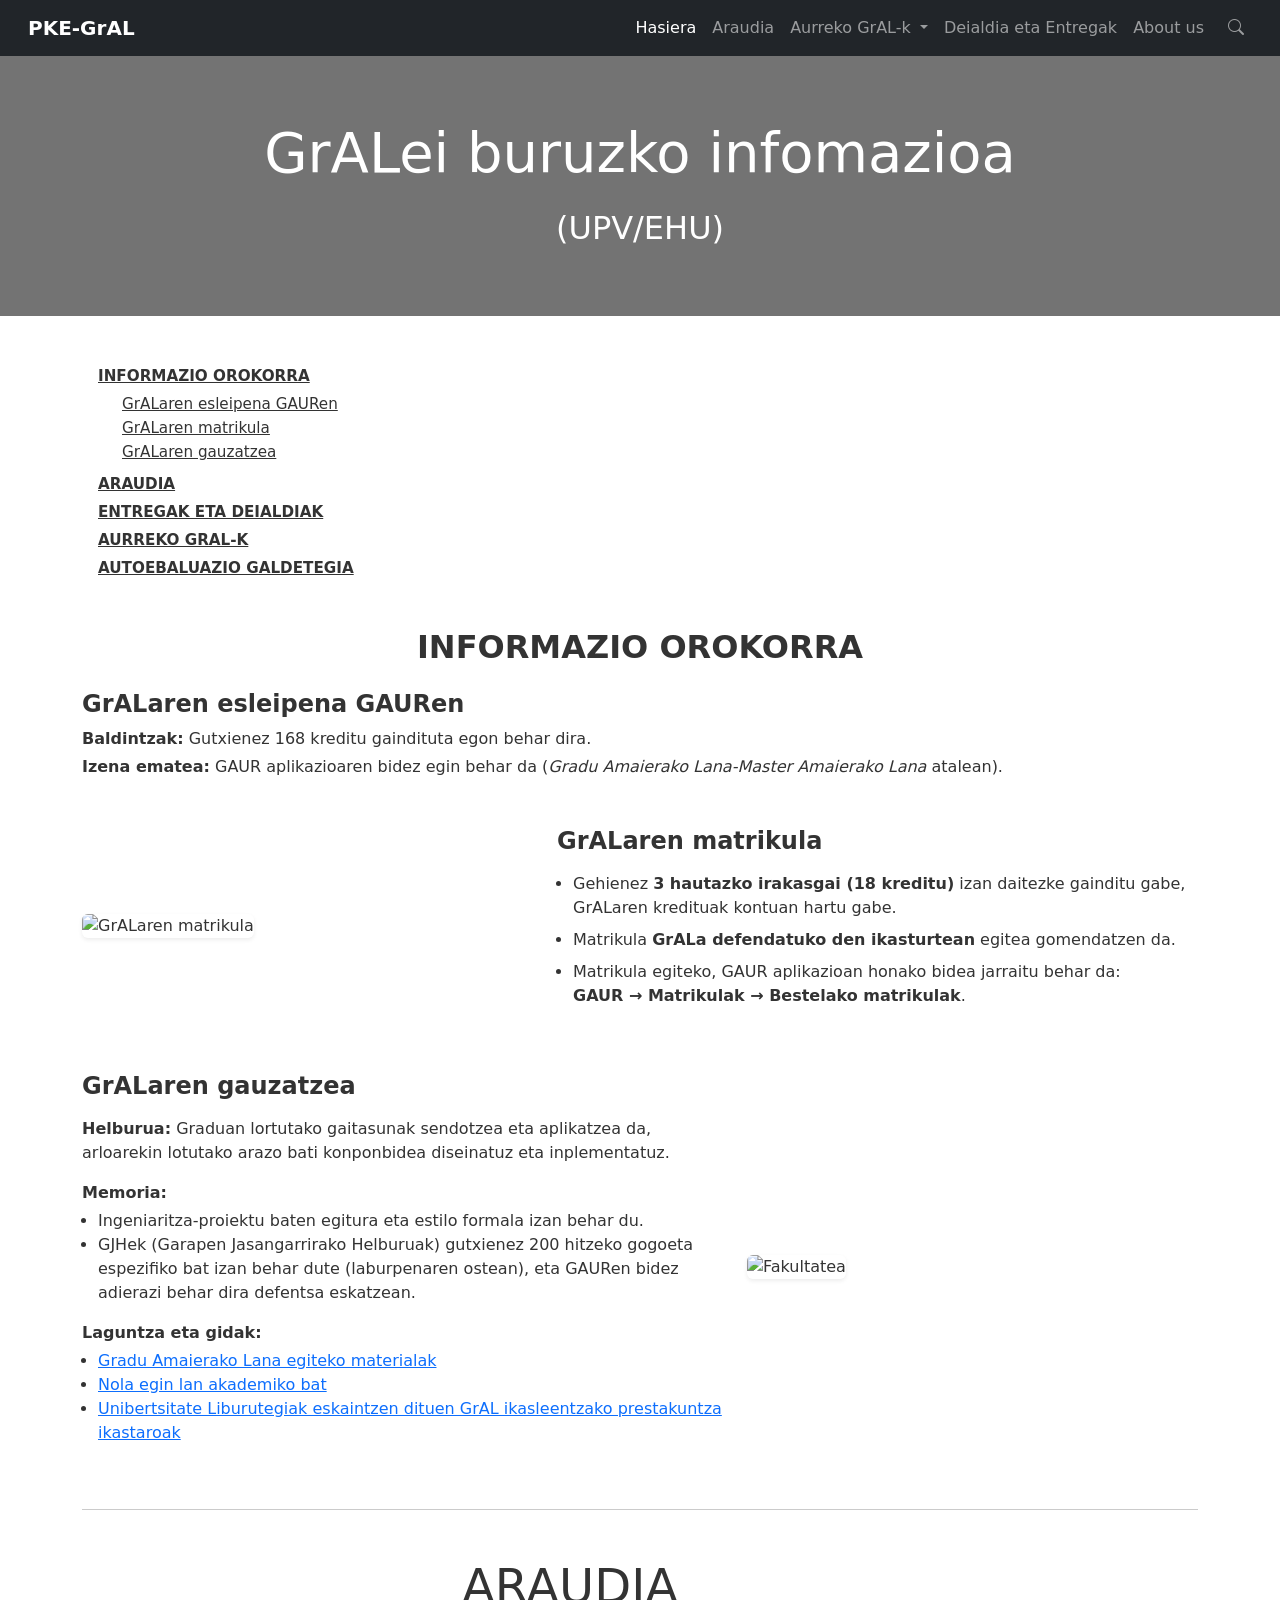
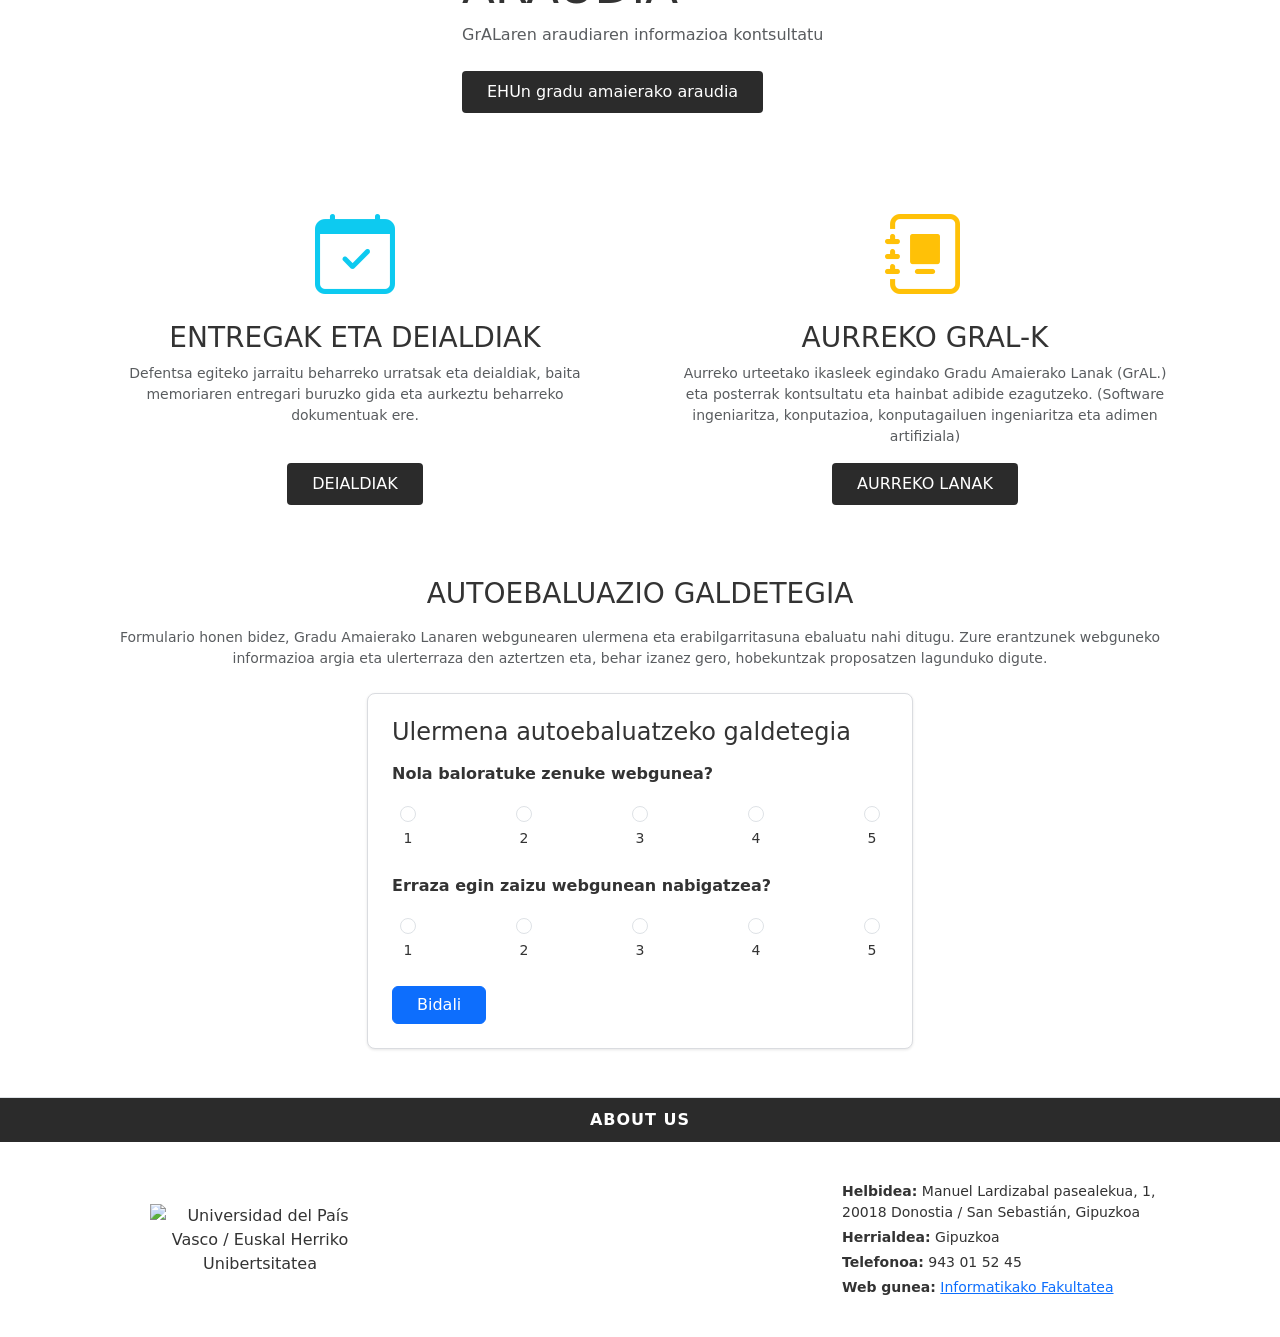
==== index.html @ c1a6659e "indEx" ====
<!DOCTYPE html>
<html lang="eu">
<head>
    <meta charset="UTF-8">
    <meta name="viewport" content="width=device-width, initial-scale=1.0">
    <title>PKE-GrAL - Hasiera</title>

    <!-- Bootstrap 5 CSS -->
    <link href="https://cdn.jsdelivr.net/npm/bootstrap@5.3.2/dist/css/bootstrap.min.css" rel="stylesheet">
    <!-- Bootstrap Icons -->
    <link rel="stylesheet" href="https://cdn.jsdelivr.net/npm/bootstrap-icons@1.11.1/font/bootstrap-icons.css">

    <style>
        body {
            font-family: system-ui, -apple-system, BlinkMacSystemFont, "Segoe UI", Roboto, sans-serif;
            background-color: #ffffff;
            color: #333333;
        }

        /* Banner Hero Superior */
        .hero-banner {
            position: relative;
            background: linear-gradient(rgba(0, 0, 0, 0.55), rgba(0, 0, 0, 0.55)), 
                        url('https://images.unsplash.com/photo-1562774053-701939374585?auto=format&fit=crop&w=1200&q=80') center/cover no-repeat;
            min-height: 260px;
            display: flex;
            align-items: center;
            justify-content: center;
            color: white;
            text-align: center;
        }

        /* Enlaces del índice interno */
        .quick-nav-list a {
            color: #333;
            text-decoration: underline;
            font-size: 0.95rem;
        }
        .quick-nav-list a:hover {
            color: #0d6efd;
        }

        /* Botones oscuros del Google Site */
        .btn-site-dark {
            background-color: #2b2b2b;
            color: #ffffff;
            font-weight: 500;
            border-radius: 4px;
            padding: 8px 24px;
        }
        .btn-site-dark:hover {
            background-color: #404040;
            color: #ffffff;
        }

        /* Secciones del formulario */
        .form-card {
            background-color: #ffffff;
            border: 1px solid #dadce0;
            border-radius: 8px;
            box-shadow: 0 1px 3px rgba(0,0,0,0.1);
        }

        /* Pie de página (Footer) */
        .footer-header {
            background-color: #2b2b2b;
            color: white;
            padding: 10px;
            font-weight: bold;
            text-align: center;
            letter-spacing: 1px;
        }
    </style>
</head>
<body>

    <!-- ========================================== -->
    <!-- BARRA DE NAVEGACIÓN SUPERIOR (NAVBAR)      -->
    <!-- ========================================== -->
    <nav class="navbar navbar-expand-lg navbar-dark bg-dark sticky-top px-3">
        <div class="container-fluid">
            <a class="navbar-brand fw-bold me-4" href="#">PKE-GrAL</a>
            <button class="navbar-toggler" type="button" data-bs-toggle="collapse" data-bs-target="#navbarContent">
                <span class="navbar-toggler-icon"></span>
            </button>
            <div class="collapse navbar-collapse" id="navbarContent">
                <ul class="navbar-nav ms-auto mb-2 mb-lg-0 align-items-center">
                    <li class="nav-item">
                        <a class="nav-link active" href="#">Hasiera</a>
                    </li>
                    <li class="nav-item">
                        <a class="nav-link" href="#">Araudia</a>
                    </li>
                    <li class="nav-item dropdown">
                        <a class="nav-link dropdown-toggle" href="#" role="button" data-bs-toggle="dropdown">
                            Aurreko GrAL-k
                        </a>
                        <ul class="dropdown-menu">
                            <li><a class="dropdown-item" href="#">Gradu Amaierako Lanak</a></li>
                            <li><a class="dropdown-item" href="#">Posterrak</a></li>
                        </ul>
                    </li>
                    <li class="nav-item">
                        <a class="nav-link" href="#">Deialdia eta Entregak</a>
                    </li>
                    <li class="nav-item">
                        <a class="nav-link" href="#">About us</a>
                    </li>
                    <li class="nav-item ms-lg-2">
                        <a class="nav-link" href="#"><i class="bi bi-search"></i></a>
                    </li>
                </ul>
            </div>
        </div>
    </nav>

    <!-- ========================================== -->
    <!-- BANNER HERO CON IMAGEN Y TÍTULO            -->
    <!-- ========================================== -->
    <header class="hero-banner">
        <div class="container py-4">
            <h1 class="display-4 fw-normal mb-0">GrALei buruzko infomazioa<br><small class="fs-2">(UPV/EHU)</small></h1>
        </div>
    </header>

    <main class="container my-5">

        <!-- ÍNDICE DE ENLACES INTERNOS -->
        <section class="mb-5 ms-md-3 quick-nav-list">
            <ul class="list-unstyled">
                <li class="mb-1"><a href="#orokorra" class="fw-bold text-uppercase">INFORMAZIO OROKORRA</a></li>
                <ul class="list-unstyled ms-4 mb-2">
                    <li><a href="#esleipena">GrALaren esleipena GAURen</a></li>
                    <li><a href="#matrikula">GrALaren matrikula</a></li>
                    <li><a href="#gauzatzea">GrALaren gauzatzea</a></li>
                </ul>
                <li class="mb-1"><a href="#araudia" class="fw-bold text-uppercase">ARAUDIA</a></li>
                <li class="mb-1"><a href="#entregak" class="fw-bold text-uppercase">ENTREGAK ETA DEIALDIAK</a></li>
                <li class="mb-1"><a href="#aurrekoak" class="fw-bold text-uppercase">AURREKO GRAL-K</a></li>
                <li class="mb-1"><a href="#galdetegia" class="fw-bold text-uppercase">AUTOEBALUAZIO GALDETEGIA</a></li>
            </ul>
        </section>

        <!-- SECCIÓN: INFORMAZIO OROKORRA -->
        <section id="orokorra" class="mb-5">
            <h2 class="text-center fw-bold mb-4 text-uppercase">INFORMAZIO OROKORRA</h2>
            
            <div id="esleipena" class="mb-4">
                <h4 class="fw-bold">GrALaren esleipena GAURen</h4>
                <p class="mb-1"><strong>Baldintzak:</strong> Gutxienez 168 kreditu gaindituta egon behar dira.</p>
                <p class="mb-1"><strong>Izena ematea:</strong> GAUR aplikazioaren bidez egin behar da (<em>Gradu Amaierako Lana-Master Amaierako Lana</em> atalean).</p>
            </div>

            <!-- BLOQUE: MATRIKULA (IMAGEN + TEXTO) -->
            <div id="matrikula" class="row align-items-center my-4 g-4">
                <div class="col-md-5">
                    <img src="https://images.unsplash.com/photo-1522202176988-66273c2fd55f?auto=format&fit=crop&w=600&q=80" class="img-fluid rounded shadow-sm" alt="GrALaren matrikula">
                </div>
                <div class="col-md-7">
                    <h4 class="fw-bold mb-3">GrALaren matrikula</h4>
                    <ul class="ps-3">
                        <li class="mb-2">Gehienez <strong>3 hautazko irakasgai (18 kreditu)</strong> izan daitezke gainditu gabe, GrALaren kredituak kontuan hartu gabe.</li>
                        <li class="mb-2">Matrikula <strong>GrALa defendatuko den ikasturtean</strong> egitea gomendatzen da.</li>
                        <li class="mb-2">Matrikula egiteko, GAUR aplikazioan honako bidea jarraitu behar da:<br><strong>GAUR &rarr; Matrikulak &rarr; Bestelako matrikulak</strong>.</li>
                    </ul>
                </div>
            </div>

            <!-- BLOQUE: GAUZATZEA (TEXTO + IMAGEN) -->
            <div id="gauzatzea" class="row align-items-center my-4 g-4">
                <div class="col-md-7 order-2 order-md-1">
                    <h4 class="fw-bold mb-3">GrALaren gauzatzea</h4>
                    <p><strong>Helburua:</strong> Graduan lortutako gaitasunak sendotzea eta aplikatzea da, arloarekin lotutako arazo bati konponbidea diseinatuz eta inplementatuz.</p>
                    <p class="fw-bold mb-1">Memoria:</p>
                    <ul class="ps-3 mb-3">
                        <li>Ingeniaritza-proiektu baten egitura eta estilo formala izan behar du.</li>
                        <li>GJHek (Garapen Jasangarrirako Helburuak) gutxienez 200 hitzeko gogoeta espezifiko bat izan behar dute (laburpenaren ostean), eta GAURen bidez adierazi behar dira defentsa eskatzean.</li>
                    </ul>
                    <p class="fw-bold mb-1">Laguntza eta gidak:</p>
                    <ul class="ps-3">
                        <li><a href="#">Gradu Amaierako Lana egiteko materialak</a></li>
                        <li><a href="#">Nola egin lan akademiko bat</a></li>
                        <li><a href="#">Unibertsitate Liburutegiak eskaintzen dituen GrAL ikasleentzako prestakuntza ikastaroak</a></li>
                    </ul>
                </div>
                <div class="col-md-5 order-1 order-md-2">
                    <img src="https://images.unsplash.com/photo-1541829070764-84a7d30dd3f3?auto=format&fit=crop&w=600&q=80" class="img-fluid rounded shadow-sm" alt="Fakultatea">
                </div>
            </div>
        </section>

        <hr class="my-5">

        <!-- SECCIÓN: ARAUDIA -->
        <section id="araudia" class="row align-items-center my-5 text-center text-md-start">
            <div class="col-md-4 text-center">
                <i class="bi bi-gavel text-secondary display-1"></i>
            </div>
            <div class="col-md-8">
                <h2 class="display-5 fw-light text-uppercase mb-2">ARAUDIA</h2>
                <p class="text-muted">GrALaren araudiaren informazioa kontsultatu</p>
                <a href="#" class="btn btn-site-dark mt-2">EHUn gradu amaierako araudia</a>
            </div>
        </section>

        <!-- SECCIÓN GRID: ENTREGAK ETA AURREKO GRAL-K -->
        <section class="row g-4 my-5">
            <!-- Entregak Card -->
            <div id="entregak" class="col-md-6">
                <div class="d-flex flex-column align-items-center text-center p-4 h-100 border-0">
                    <i class="bi bi-calendar-check text-info display-1 mb-3"></i>
                    <h3 class="fw-light text-uppercase">ENTREGAK ETA DEIALDIAK</h3>
                    <p class="text-muted small">Defentsa egiteko jarraitu beharreko urratsak eta deialdiak, baita memoriaren entregari buruzko gida eta aurkeztu beharreko dokumentuak ere.</p>
                    <a href="#" class="btn btn-site-dark mt-auto">DEIALDIAK</a>
                </div>
            </div>

            <!-- Aurreko GrAL-k Card -->
            <div id="aurrekoak" class="col-md-6">
                <div class="d-flex flex-column align-items-center text-center p-4 h-100 border-0">
                    <i class="bi bi-journal-album text-warning display-1 mb-3"></i>
                    <h3 class="fw-light text-uppercase">AURREKO GRAL-K</h3>
                    <p class="text-muted small">Aurreko urteetako ikasleek egindako Gradu Amaierako Lanak (GrAL.) eta posterrak kontsultatu eta hainbat adibide ezagutzeko. (Software ingeniaritza, konputazioa, konputagailuen ingeniaritza eta adimen artifiziala)</p>
                    <a href="#" class="btn btn-site-dark mt-auto">AURREKO LANAK</a>
                </div>
            </div>
        </section>

        <!-- SECCIÓN: AUTOEBALUAZIO GALDETEGIA -->
        <section id="galdetegia" class="my-5">
            <div class="text-center max-w-700 mx-auto mb-4">
                <h3 class="fw-light text-uppercase mb-3">AUTOEBALUAZIO GALDETEGIA</h3>
                <p class="text-muted small">Formulario honen bidez, Gradu Amaierako Lanaren webgunearen ulermena eta erabilgarritasuna ebaluatu nahi ditugu. Zure erantzunek webguneko informazioa argia eta ulerterraza den aztertzen eta, behar izanez gero, hobekuntzak proposatzen lagunduko digute.</p>
            </div>

            <!-- FORMULARIO ESTILO GOOGLE FORMS -->
            <div class="row justify-content-center">
                <div class="col-md-8 col-lg-6">
                    <div class="form-card p-4">
                        <h4 class="fw-normal mb-3">Ulermena autoebaluatzeko galdetegia</h4>
                        
                        <form>
                            <!-- Pregunta 1 -->
                            <div class="mb-4">
                                <label class="form-label fw-semibold">Nola baloratuke zenuke webgunea?</label>
                                <div class="d-flex justify-content-between px-2 mt-2">
                                    <div class="text-center">
                                        <input class="form-check-input d-block mx-auto mb-1" type="radio" name="q1" id="q1_1" value="1">
                                        <label class="form-check-label small" for="q1_1">1</label>
                                    </div>
                                    <div class="text-center">
                                        <input class="form-check-input d-block mx-auto mb-1" type="radio" name="q1" id="q1_2" value="2">
                                        <label class="form-check-label small" for="q1_2">2</label>
                                    </div>
                                    <div class="text-center">
                                        <input class="form-check-input d-block mx-auto mb-1" type="radio" name="q1" id="q1_3" value="3">
                                        <label class="form-check-label small" for="q1_3">3</label>
                                    </div>
                                    <div class="text-center">
                                        <input class="form-check-input d-block mx-auto mb-1" type="radio" name="q1" id="q1_4" value="4">
                                        <label class="form-check-label small" for="q1_4">4</label>
                                    </div>
                                    <div class="text-center">
                                        <input class="form-check-input d-block mx-auto mb-1" type="radio" name="q1" id="q1_5" value="5">
                                        <label class="form-check-label small" for="q1_5">5</label>
                                    </div>
                                </div>
                            </div>

                            <!-- Pregunta 2 -->
                            <div class="mb-4">
                                <label class="form-label fw-semibold">Erraza egin zaizu webgunean nabigatzea?</label>
                                <div class="d-flex justify-content-between px-2 mt-2">
                                    <div class="text-center">
                                        <input class="form-check-input d-block mx-auto mb-1" type="radio" name="q2" id="q2_1" value="1">
                                        <label class="form-check-label small" for="q2_1">1</label>
                                    </div>
                                    <div class="text-center">
                                        <input class="form-check-input d-block mx-auto mb-1" type="radio" name="q2" id="q2_2" value="2">
                                        <label class="form-check-label small" for="q2_2">2</label>
                                    </div>
                                    <div class="text-center">
                                        <input class="form-check-input d-block mx-auto mb-1" type="radio" name="q2" id="q2_3" value="3">
                                        <label class="form-check-label small" for="q2_3">3</label>
                                    </div>
                                    <div class="text-center">
                                        <input class="form-check-input d-block mx-auto mb-1" type="radio" name="q2" id="q2_4" value="4">
                                        <label class="form-check-label small" for="q2_4">4</label>
                                    </div>
                                    <div class="text-center">
                                        <input class="form-check-input d-block mx-auto mb-1" type="radio" name="q2" id="q2_5" value="5">
                                        <label class="form-check-label small" for="q2_5">5</label>
                                    </div>
                                </div>
                            </div>

                            <button type="submit" class="btn btn-primary rounded px-4">Bidali</button>
                        </form>
                    </div>
                </div>
            </div>
        </section>

    </main>

    <!-- ========================================== -->
    <!-- PIE DE PÁGINA (ABOUT US / FOOTER)         -->
    <!-- ========================================== -->
    <footer class="mt-5 border-top">
        <div class="footer-header">
            ABOUT US
        </div>
        <div class="container py-4">
            <div class="row align-items-center g-4">
                <!-- Logo UPV/EHU -->
                <div class="col-md-4 text-center">
                    <img src="https://upload.wikimedia.org/wikipedia/commons/8/8b/EHU_logo.svg" style="max-width: 220px;" alt="Universidad del País Vasco / Euskal Herriko Unibertsitatea">
                </div>

                <!-- Mapa / Ubicación -->
                <div class="col-md-4 text-center">
                    <iframe src="https://www.google.com/maps/embed?pb=!1m18!1m12!1m3!1d2903.626246419082!2d-2.0089!3d43.3082!2m3!1f0!2f0!3f0!3m2!1i1024!2i768!4f13.1!3m3!1m2!1s0xd51b072230113c1%3A0xb35a3962635db150!2sFacultad%20de%20Inform%C3%A1tica%20UPV%2FEHU!5e0!3m2!1ses!2ses!4v1700000000000" width="100%" height="140" style="border:0; border-radius: 6px;" allowfullscreen="" loading="lazy"></iframe>
                </div>

                <!-- Información de Contacto -->
                <div class="col-md-4 text-center text-md-start small">
                    <p class="mb-1"><strong>Helbidea:</strong> Manuel Lardizabal pasealekua, 1, 20018 Donostia / San Sebastián, Gipuzkoa</p>
                    <p class="mb-1"><strong>Herrialdea:</strong> Gipuzkoa</p>
                    <p class="mb-1"><strong>Telefonoa:</strong> 943 01 52 45</p>
                    <p class="mb-0"><strong>Web gunea:</strong> <a href="https://www.ehu.eus/eu/web/informatika-fakultatea" target="_blank">Informatikako Fakultatea</a></p>
                </div>
            </div>
        </div>
    </footer>

    <!-- Bootstrap 5 JS -->
    <script src="https://cdn.jsdelivr.net/npm/bootstrap@5.3.2/dist/js/bootstrap.bundle.min.js"></script>
</body>
</html>
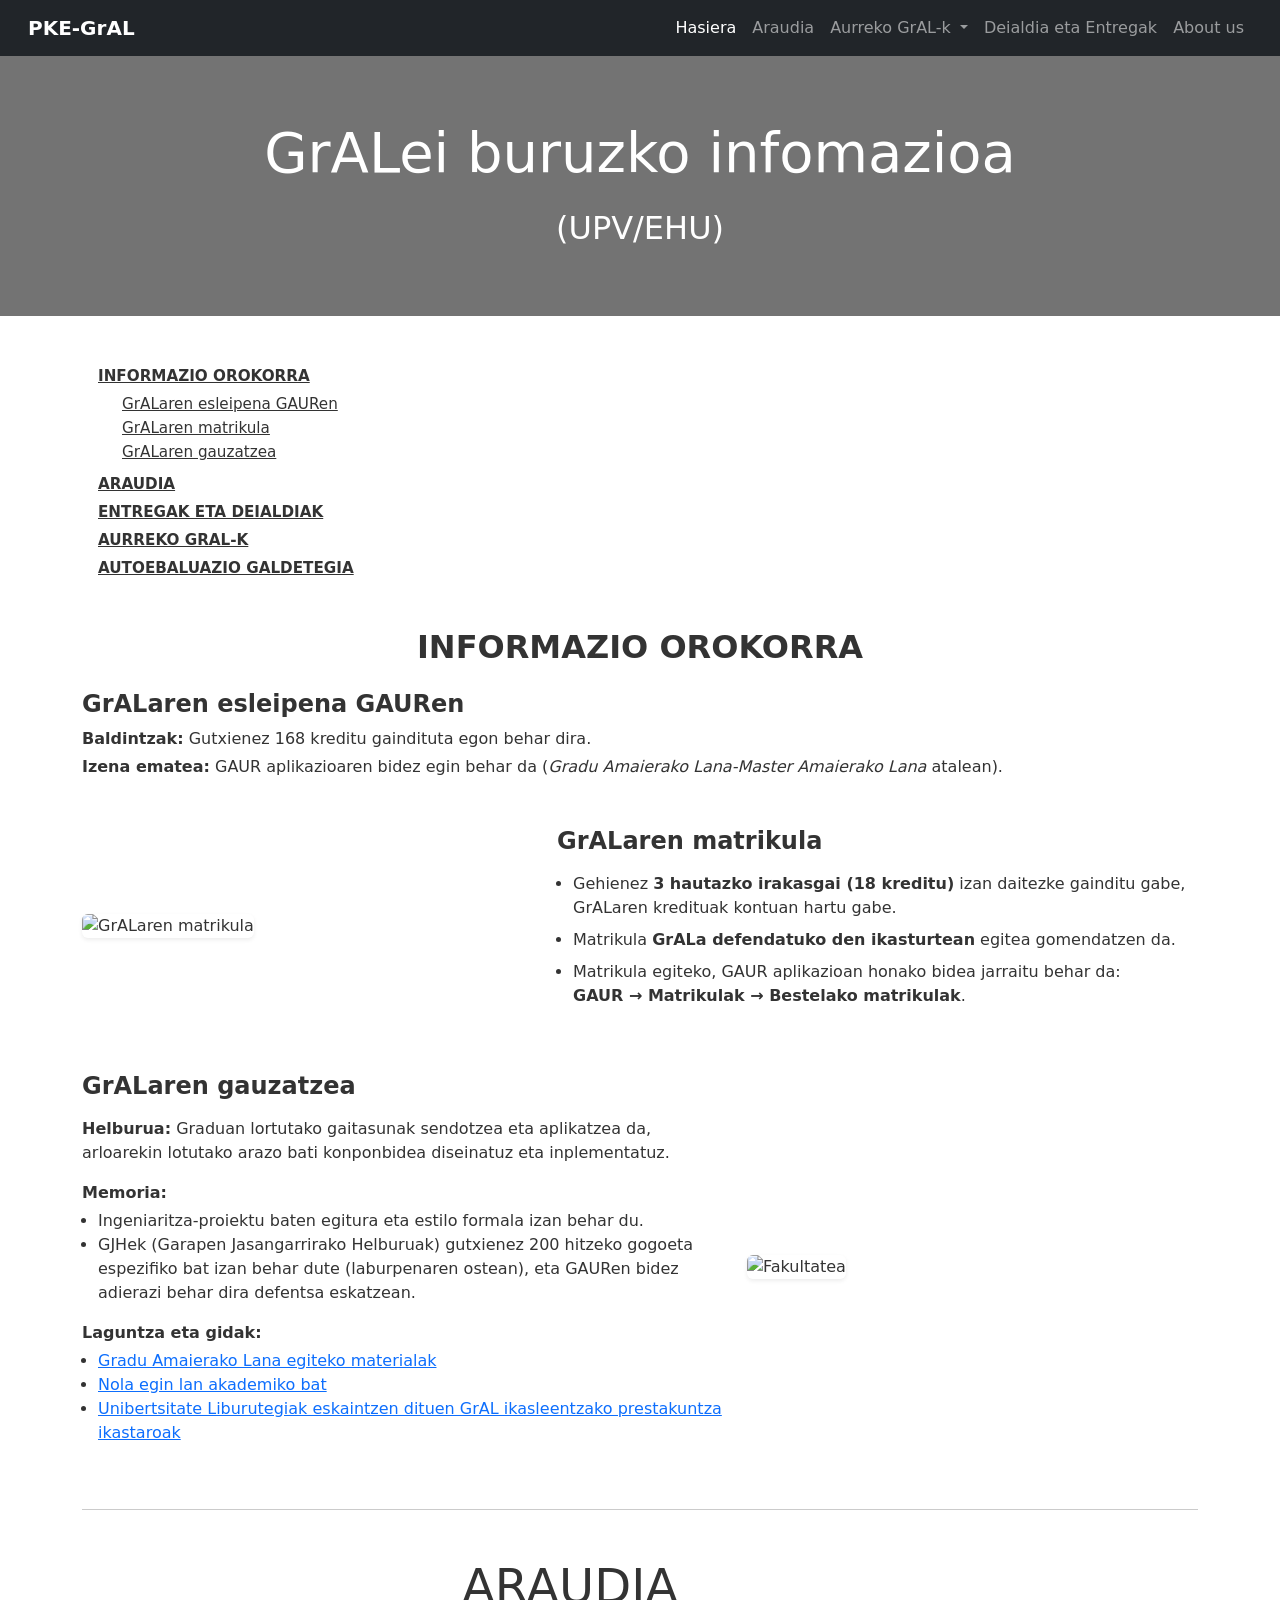
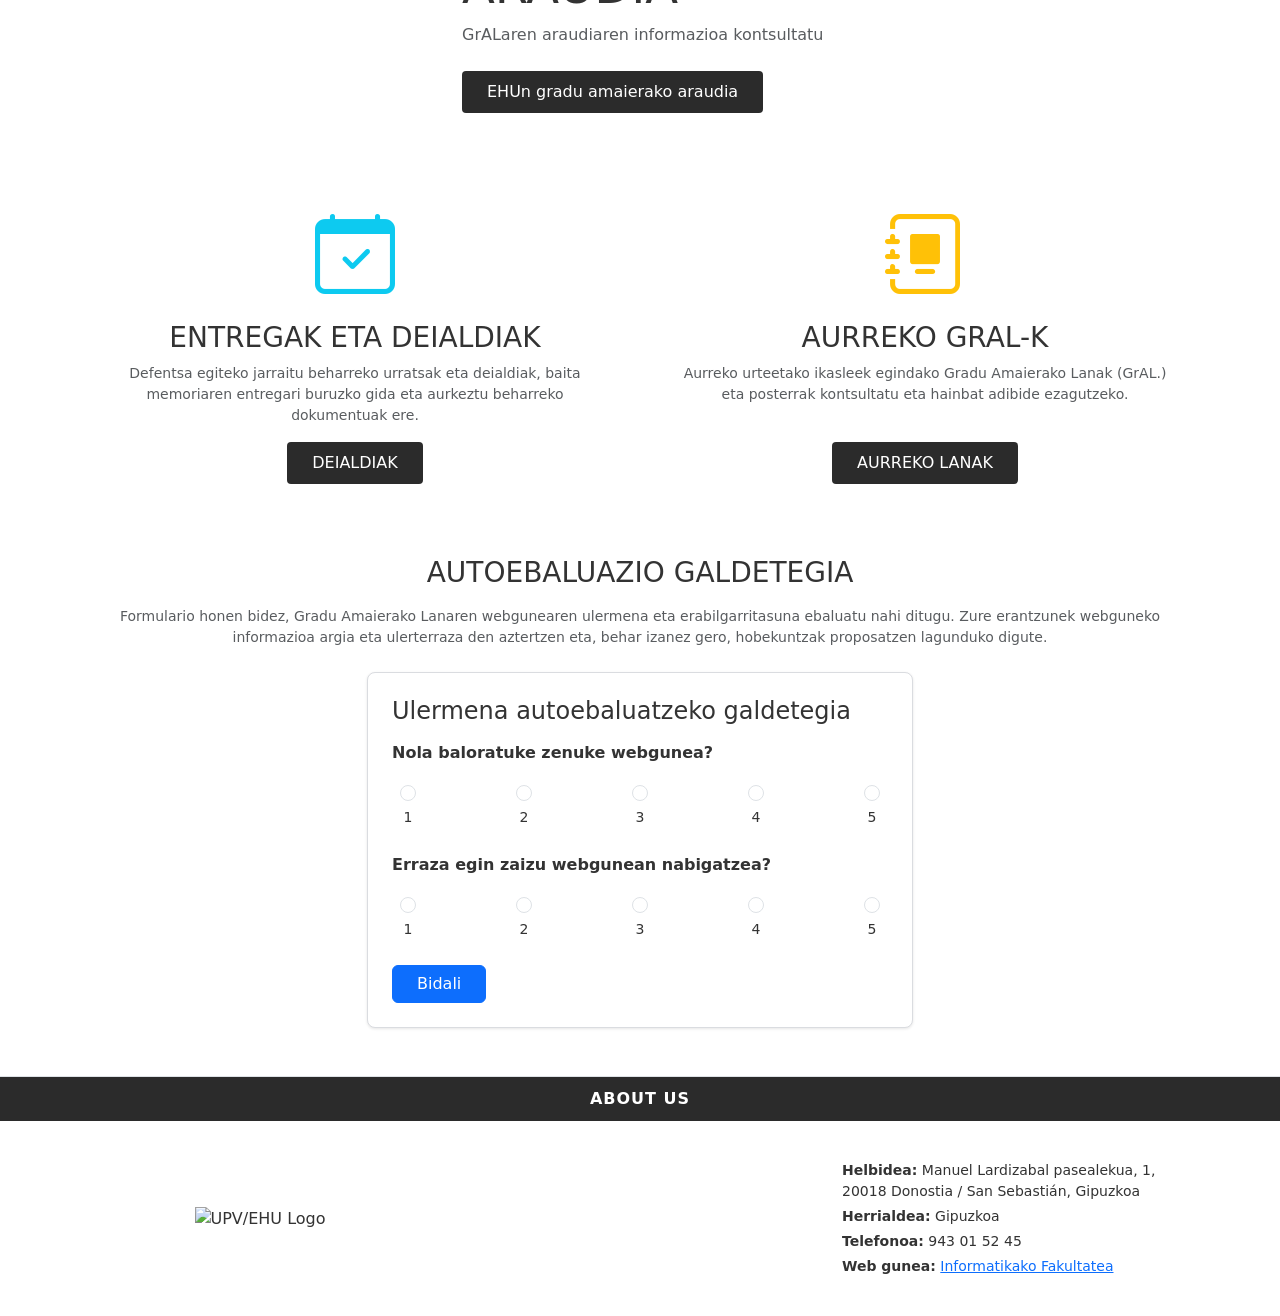
==== commit a4811dd6: "mugikorrera pasa, faltatzen da azken urteko grlak" ====
--- a/index.html
+++ b/index.html
@@ -5,9 +5,8 @@
     <meta name="viewport" content="width=device-width, initial-scale=1.0">
     <title>PKE-GrAL - Hasiera</title>
 
-    <!-- Bootstrap 5 CSS -->
+    <!-- Bootstrap 5 CSS e Iconos -->
     <link href="https://cdn.jsdelivr.net/npm/bootstrap@5.3.2/dist/css/bootstrap.min.css" rel="stylesheet">
-    <!-- Bootstrap Icons -->
     <link rel="stylesheet" href="https://cdn.jsdelivr.net/npm/bootstrap-icons@1.11.1/font/bootstrap-icons.css">
 
     <style>
@@ -17,7 +16,6 @@
             color: #333333;
         }
 
-        /* Banner Hero Superior */
         .hero-banner {
             position: relative;
             background: linear-gradient(rgba(0, 0, 0, 0.55), rgba(0, 0, 0, 0.55)), 
@@ -30,7 +28,6 @@
             text-align: center;
         }
 
-        /* Enlaces del índice interno */
         .quick-nav-list a {
             color: #333;
             text-decoration: underline;
@@ -40,7 +37,6 @@
             color: #0d6efd;
         }
 
-        /* Botones oscuros del Google Site */
         .btn-site-dark {
             background-color: #2b2b2b;
             color: #ffffff;
@@ -53,7 +49,6 @@
             color: #ffffff;
         }
 
-        /* Secciones del formulario */
         .form-card {
             background-color: #ffffff;
             border: 1px solid #dadce0;
@@ -61,7 +56,6 @@
             box-shadow: 0 1px 3px rgba(0,0,0,0.1);
         }
 
-        /* Pie de página (Footer) */
         .footer-header {
             background-color: #2b2b2b;
             color: white;
@@ -74,49 +68,48 @@
 </head>
 <body>
 
-    <!-- ========================================== -->
-    <!-- BARRA DE NAVEGACIÓN SUPERIOR (NAVBAR)      -->
-    <!-- ========================================== -->
+    <!-- BARRA DE NAVEGACIÓN SUPERIOR -->
     <nav class="navbar navbar-expand-lg navbar-dark bg-dark sticky-top px-3">
         <div class="container-fluid">
-            <a class="navbar-brand fw-bold me-4" href="#">PKE-GrAL</a>
+            <a class="navbar-brand fw-bold me-4" href="index.html">PKE-GrAL</a>
             <button class="navbar-toggler" type="button" data-bs-toggle="collapse" data-bs-target="#navbarContent">
                 <span class="navbar-toggler-icon"></span>
             </button>
             <div class="collapse navbar-collapse" id="navbarContent">
                 <ul class="navbar-nav ms-auto mb-2 mb-lg-0 align-items-center">
                     <li class="nav-item">
-                        <a class="nav-link active" href="#">Hasiera</a>
+                        <a class="nav-link active" href="index.html">Hasiera</a>
                     </li>
                     <li class="nav-item">
-                        <a class="nav-link" href="#">Araudia</a>
-                    </li>
+                        <a class="nav-link" href="araudia.html">Araudia</a>
+                    </li>
+                    
+                    <!-- Desplegable Aurreko GrAL-k conectando a la subcarpeta aurrekoUrtekoGrALk -->
                     <li class="nav-item dropdown">
                         <a class="nav-link dropdown-toggle" href="#" role="button" data-bs-toggle="dropdown">
                             Aurreko GrAL-k
                         </a>
                         <ul class="dropdown-menu">
-                            <li><a class="dropdown-item" href="#">Gradu Amaierako Lanak</a></li>
-                            <li><a class="dropdown-item" href="#">Posterrak</a></li>
+                            <li><a class="dropdown-item" href="aurrekoUrtekoGrALk/AurrekoGrALk.html">Aurreko GrAL-k Hasiera</a></li>
+                            <li><a class="dropdown-item" href="aurrekoUrtekoGrALk/konputagailuen-ingeniaritza.html">Konputagailuen ingeniaritza</a></li>
+                            <li><a class="dropdown-item" href="aurrekoUrtekoGrALk/software-ingeniaritza.html">Software ingeniaritza</a></li>
+                            <li><hr class="dropdown-divider"></li>
+                            <li><a class="dropdown-item" href="aurrekoUrtekoGrALk/poster.html">Poster</a></li>
                         </ul>
                     </li>
+
                     <li class="nav-item">
-                        <a class="nav-link" href="#">Deialdia eta Entregak</a>
+                        <a class="nav-link" href="deialdia-entregak.html">Deialdia eta Entregak</a>
                     </li>
                     <li class="nav-item">
-                        <a class="nav-link" href="#">About us</a>
-                    </li>
-                    <li class="nav-item ms-lg-2">
-                        <a class="nav-link" href="#"><i class="bi bi-search"></i></a>
+                        <a class="nav-link" href="about-us.html">About us</a>
                     </li>
                 </ul>
             </div>
         </div>
     </nav>
 
-    <!-- ========================================== -->
-    <!-- BANNER HERO CON IMAGEN Y TÍTULO            -->
-    <!-- ========================================== -->
+    <!-- HEADER / BANNER SUPERIOR -->
     <header class="hero-banner">
         <div class="container py-4">
             <h1 class="display-4 fw-normal mb-0">GrALei buruzko infomazioa<br><small class="fs-2">(UPV/EHU)</small></h1>
@@ -125,7 +118,7 @@
 
     <main class="container my-5">
 
-        <!-- ÍNDICE DE ENLACES INTERNOS -->
+        <!-- ÍNDICE INTERNO DE LA PÁGINA -->
         <section class="mb-5 ms-md-3 quick-nav-list">
             <ul class="list-unstyled">
                 <li class="mb-1"><a href="#orokorra" class="fw-bold text-uppercase">INFORMAZIO OROKORRA</a></li>
@@ -151,12 +144,12 @@
                 <p class="mb-1"><strong>Izena ematea:</strong> GAUR aplikazioaren bidez egin behar da (<em>Gradu Amaierako Lana-Master Amaierako Lana</em> atalean).</p>
             </div>
 
-            <!-- BLOQUE: MATRIKULA (IMAGEN + TEXTO) -->
+            <!-- MATRIKULA -->
             <div id="matrikula" class="row align-items-center my-4 g-4">
-                <div class="col-md-5">
+                <div class="col-12 col-md-5">
                     <img src="https://images.unsplash.com/photo-1522202176988-66273c2fd55f?auto=format&fit=crop&w=600&q=80" class="img-fluid rounded shadow-sm" alt="GrALaren matrikula">
                 </div>
-                <div class="col-md-7">
+                <div class="col-12 col-md-7">
                     <h4 class="fw-bold mb-3">GrALaren matrikula</h4>
                     <ul class="ps-3">
                         <li class="mb-2">Gehienez <strong>3 hautazko irakasgai (18 kreditu)</strong> izan daitezke gainditu gabe, GrALaren kredituak kontuan hartu gabe.</li>
@@ -166,9 +159,9 @@
                 </div>
             </div>
 
-            <!-- BLOQUE: GAUZATZEA (TEXTO + IMAGEN) -->
+            <!-- GAUZATZEA -->
             <div id="gauzatzea" class="row align-items-center my-4 g-4">
-                <div class="col-md-7 order-2 order-md-1">
+                <div class="col-12 col-md-7 order-2 order-md-1">
                     <h4 class="fw-bold mb-3">GrALaren gauzatzea</h4>
                     <p><strong>Helburua:</strong> Graduan lortutako gaitasunak sendotzea eta aplikatzea da, arloarekin lotutako arazo bati konponbidea diseinatuz eta inplementatuz.</p>
                     <p class="fw-bold mb-1">Memoria:</p>
@@ -183,7 +176,7 @@
                         <li><a href="#">Unibertsitate Liburutegiak eskaintzen dituen GrAL ikasleentzako prestakuntza ikastaroak</a></li>
                     </ul>
                 </div>
-                <div class="col-md-5 order-1 order-md-2">
+                <div class="col-12 col-md-5 order-1 order-md-2">
                     <img src="https://images.unsplash.com/photo-1541829070764-84a7d30dd3f3?auto=format&fit=crop&w=600&q=80" class="img-fluid rounded shadow-sm" alt="Fakultatea">
                 </div>
             </div>
@@ -191,37 +184,35 @@
 
         <hr class="my-5">
 
-        <!-- SECCIÓN: ARAUDIA -->
+        <!-- SECCIÓN: ARAUDIA CON ENLACE DIRECTO A araudia.html -->
         <section id="araudia" class="row align-items-center my-5 text-center text-md-start">
-            <div class="col-md-4 text-center">
+            <div class="col-12 col-md-4 text-center">
                 <i class="bi bi-gavel text-secondary display-1"></i>
             </div>
-            <div class="col-md-8">
+            <div class="col-12 col-md-8">
                 <h2 class="display-5 fw-light text-uppercase mb-2">ARAUDIA</h2>
                 <p class="text-muted">GrALaren araudiaren informazioa kontsultatu</p>
-                <a href="#" class="btn btn-site-dark mt-2">EHUn gradu amaierako araudia</a>
-            </div>
-        </section>
-
-        <!-- SECCIÓN GRID: ENTREGAK ETA AURREKO GRAL-K -->
+                <a href="araudia.html" class="btn btn-site-dark mt-2">EHUn gradu amaierako araudia</a>
+            </div>
+        </section>
+
+        <!-- SECCIÓN: ENTREGAK ETA AURREKO GRAL-K -->
         <section class="row g-4 my-5">
-            <!-- Entregak Card -->
-            <div id="entregak" class="col-md-6">
+            <div id="entregak" class="col-12 col-md-6">
                 <div class="d-flex flex-column align-items-center text-center p-4 h-100 border-0">
                     <i class="bi bi-calendar-check text-info display-1 mb-3"></i>
                     <h3 class="fw-light text-uppercase">ENTREGAK ETA DEIALDIAK</h3>
                     <p class="text-muted small">Defentsa egiteko jarraitu beharreko urratsak eta deialdiak, baita memoriaren entregari buruzko gida eta aurkeztu beharreko dokumentuak ere.</p>
-                    <a href="#" class="btn btn-site-dark mt-auto">DEIALDIAK</a>
-                </div>
-            </div>
-
-            <!-- Aurreko GrAL-k Card -->
-            <div id="aurrekoak" class="col-md-6">
+                    <a href="deialdia-entregak.html" class="btn btn-site-dark mt-auto">DEIALDIAK</a>
+                </div>
+            </div>
+
+            <div id="aurrekoak" class="col-12 col-md-6">
                 <div class="d-flex flex-column align-items-center text-center p-4 h-100 border-0">
                     <i class="bi bi-journal-album text-warning display-1 mb-3"></i>
                     <h3 class="fw-light text-uppercase">AURREKO GRAL-K</h3>
-                    <p class="text-muted small">Aurreko urteetako ikasleek egindako Gradu Amaierako Lanak (GrAL.) eta posterrak kontsultatu eta hainbat adibide ezagutzeko. (Software ingeniaritza, konputazioa, konputagailuen ingeniaritza eta adimen artifiziala)</p>
-                    <a href="#" class="btn btn-site-dark mt-auto">AURREKO LANAK</a>
+                    <p class="text-muted small">Aurreko urteetako ikasleek egindako Gradu Amaierako Lanak (GrAL.) eta posterrak kontsultatu eta hainbat adibide ezagutzeko.</p>
+                    <a href="aurrekoUrtekoGrALk/AurrekoGrALk.html" class="btn btn-site-dark mt-auto">AURREKO LANAK</a>
                 </div>
             </div>
         </section>
@@ -233,14 +224,12 @@
                 <p class="text-muted small">Formulario honen bidez, Gradu Amaierako Lanaren webgunearen ulermena eta erabilgarritasuna ebaluatu nahi ditugu. Zure erantzunek webguneko informazioa argia eta ulerterraza den aztertzen eta, behar izanez gero, hobekuntzak proposatzen lagunduko digute.</p>
             </div>
 
-            <!-- FORMULARIO ESTILO GOOGLE FORMS -->
             <div class="row justify-content-center">
-                <div class="col-md-8 col-lg-6">
+                <div class="col-12 col-md-8 col-lg-6">
                     <div class="form-card p-4">
                         <h4 class="fw-normal mb-3">Ulermena autoebaluatzeko galdetegia</h4>
                         
                         <form>
-                            <!-- Pregunta 1 -->
                             <div class="mb-4">
                                 <label class="form-label fw-semibold">Nola baloratuke zenuke webgunea?</label>
                                 <div class="d-flex justify-content-between px-2 mt-2">
@@ -267,7 +256,6 @@
                                 </div>
                             </div>
 
-                            <!-- Pregunta 2 -->
                             <div class="mb-4">
                                 <label class="form-label fw-semibold">Erraza egin zaizu webgunean nabigatzea?</label>
                                 <div class="d-flex justify-content-between px-2 mt-2">
@@ -303,27 +291,20 @@
 
     </main>
 
-    <!-- ========================================== -->
-    <!-- PIE DE PÁGINA (ABOUT US / FOOTER)         -->
-    <!-- ========================================== -->
+    <!-- FOOTER CONECTADO A ABOUT US -->
     <footer class="mt-5 border-top">
         <div class="footer-header">
-            ABOUT US
+            <a href="about-us.html" class="text-white text-decoration-none">ABOUT US</a>
         </div>
         <div class="container py-4">
             <div class="row align-items-center g-4">
-                <!-- Logo UPV/EHU -->
-                <div class="col-md-4 text-center">
-                    <img src="https://upload.wikimedia.org/wikipedia/commons/8/8b/EHU_logo.svg" style="max-width: 220px;" alt="Universidad del País Vasco / Euskal Herriko Unibertsitatea">
-                </div>
-
-                <!-- Mapa / Ubicación -->
-                <div class="col-md-4 text-center">
+                <div class="col-12 col-md-4 text-center">
+                    <img src="https://upload.wikimedia.org/wikipedia/commons/8/8b/EHU_logo.svg" style="max-width: 220px;" alt="UPV/EHU Logo">
+                </div>
+                <div class="col-12 col-md-4 text-center">
                     <iframe src="https://www.google.com/maps/embed?pb=!1m18!1m12!1m3!1d2903.626246419082!2d-2.0089!3d43.3082!2m3!1f0!2f0!3f0!3m2!1i1024!2i768!4f13.1!3m3!1m2!1s0xd51b072230113c1%3A0xb35a3962635db150!2sFacultad%20de%20Inform%C3%A1tica%20UPV%2FEHU!5e0!3m2!1ses!2ses!4v1700000000000" width="100%" height="140" style="border:0; border-radius: 6px;" allowfullscreen="" loading="lazy"></iframe>
                 </div>
-
-                <!-- Información de Contacto -->
-                <div class="col-md-4 text-center text-md-start small">
+                <div class="col-12 col-md-4 text-center text-md-start small">
                     <p class="mb-1"><strong>Helbidea:</strong> Manuel Lardizabal pasealekua, 1, 20018 Donostia / San Sebastián, Gipuzkoa</p>
                     <p class="mb-1"><strong>Herrialdea:</strong> Gipuzkoa</p>
                     <p class="mb-1"><strong>Telefonoa:</strong> 943 01 52 45</p>
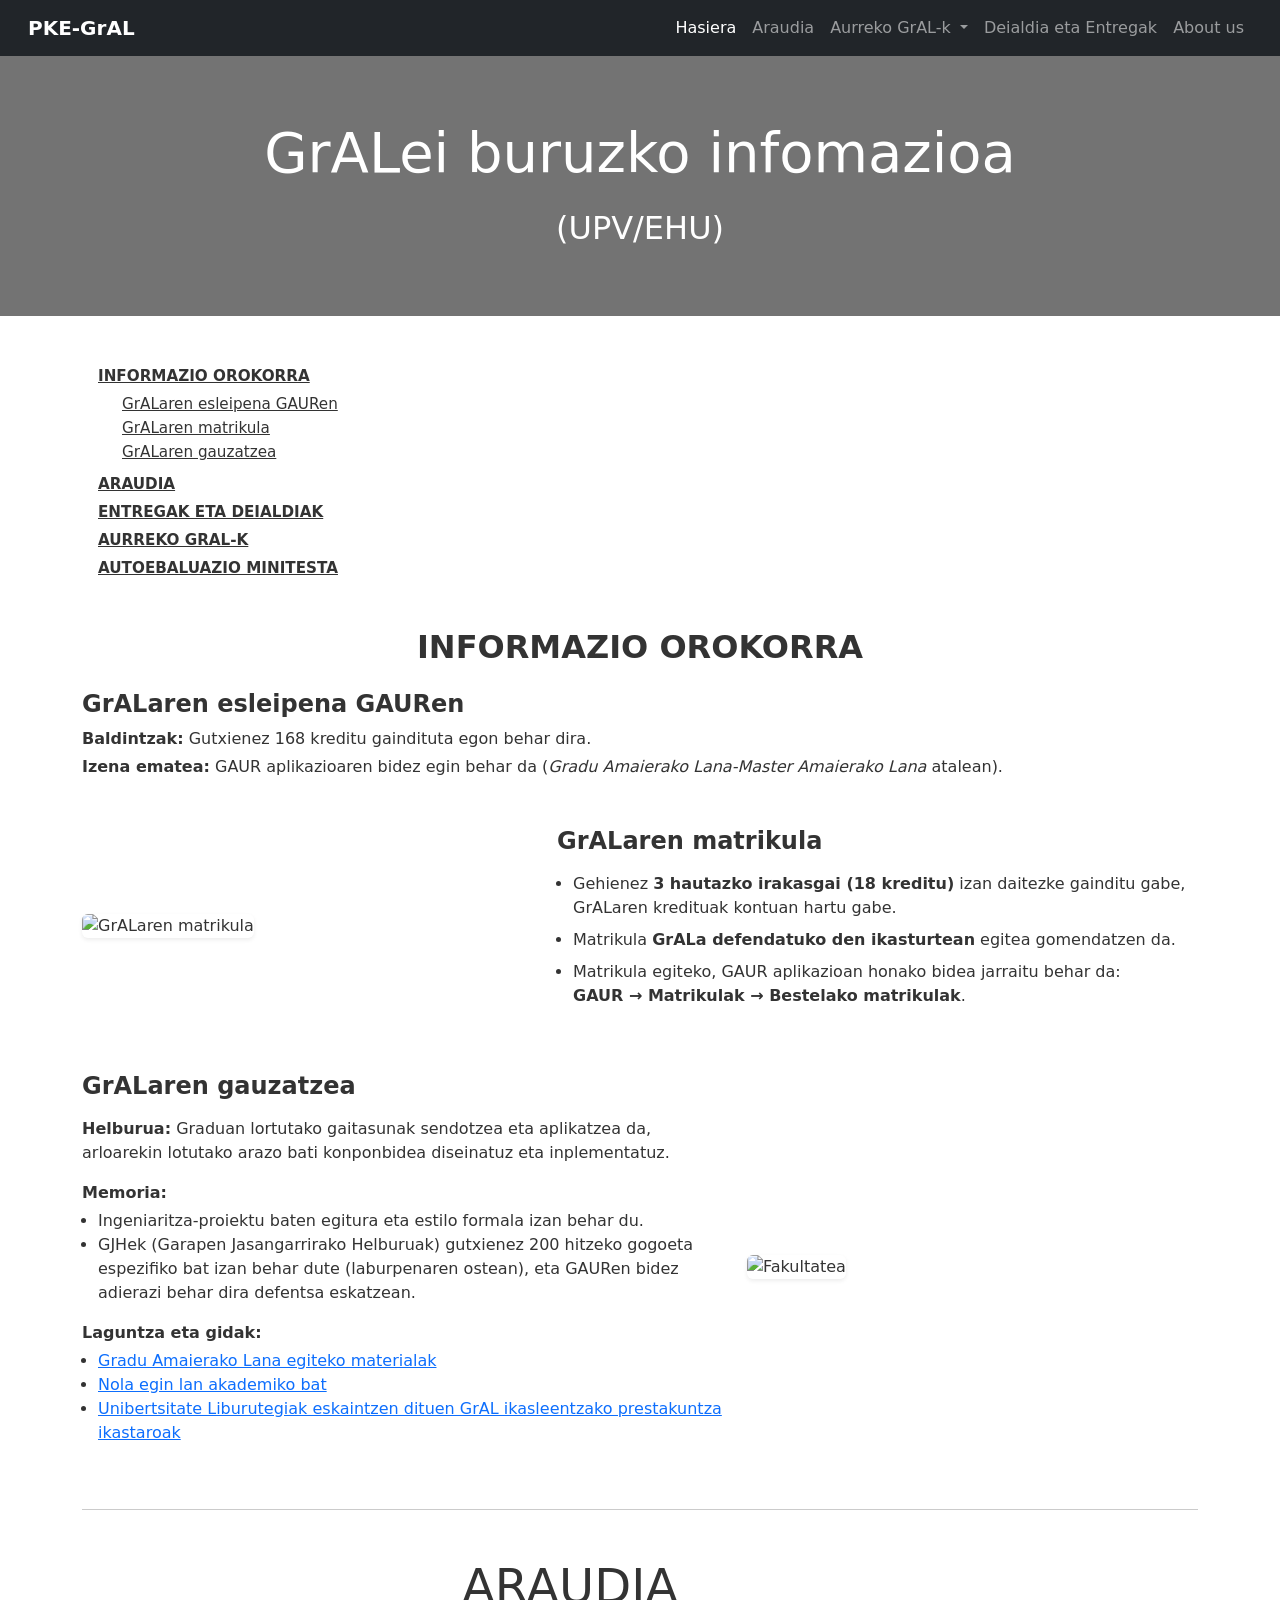
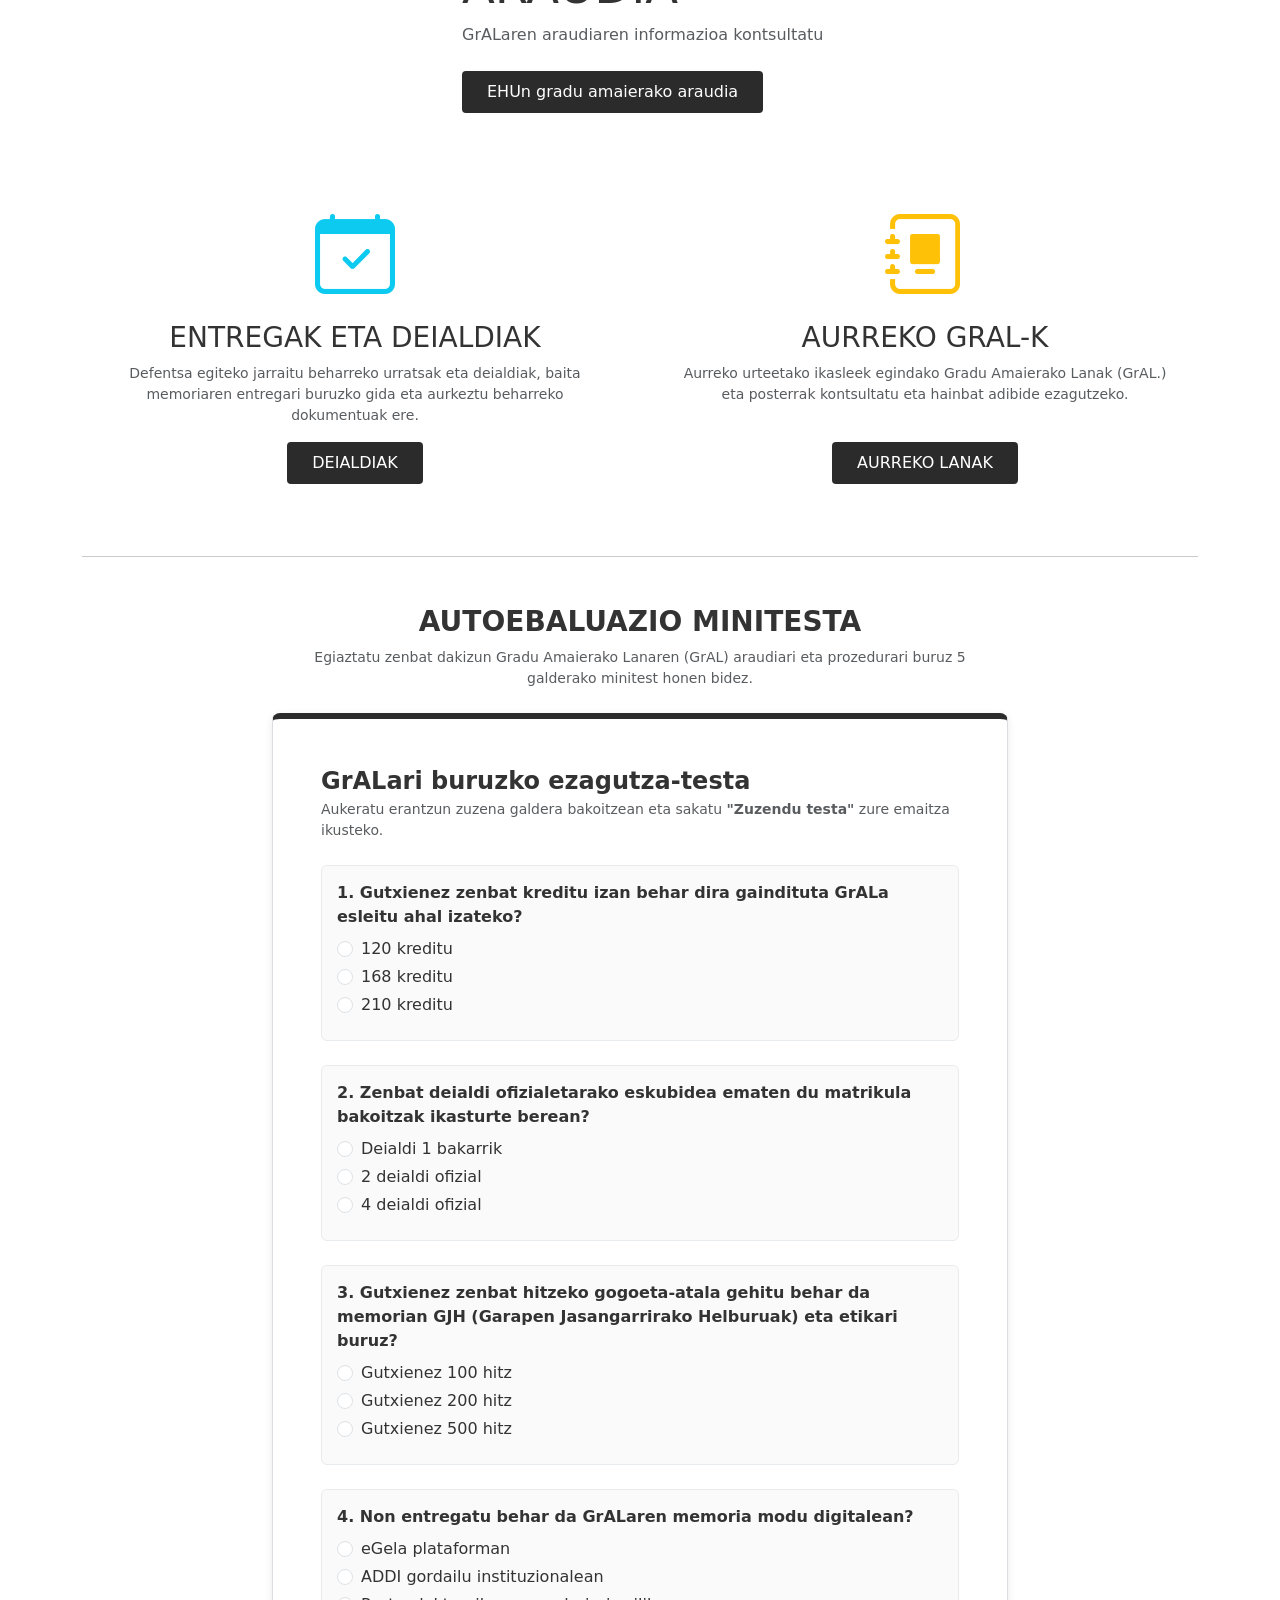
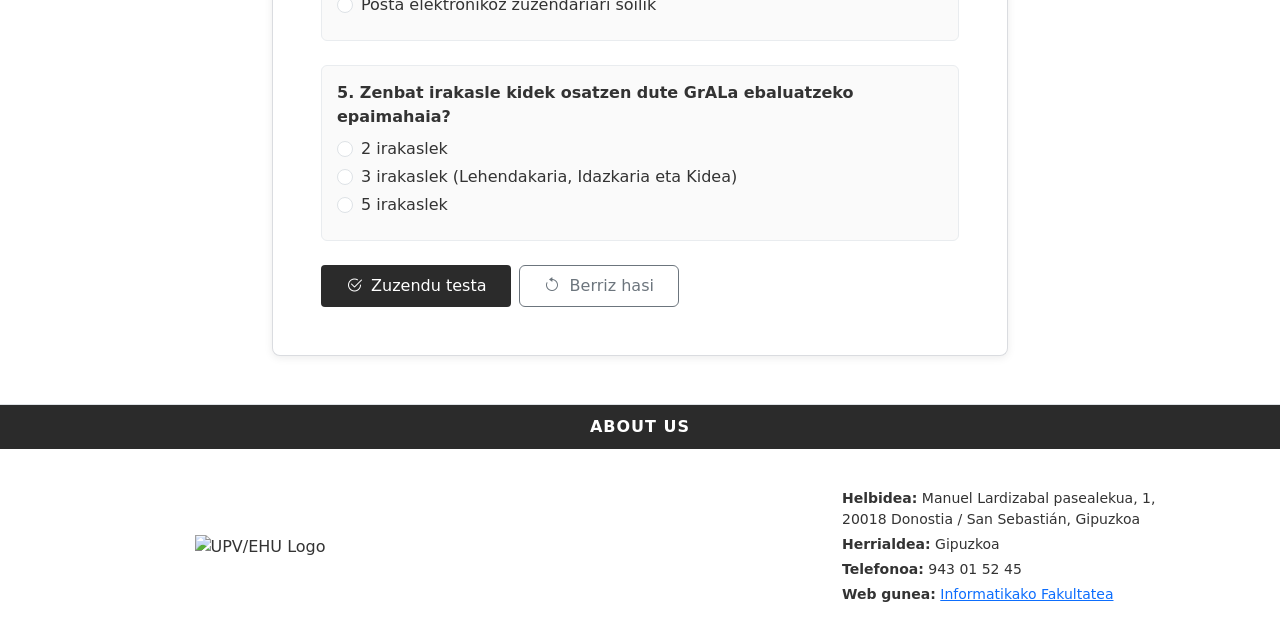
==== commit ada2a1c3: "final" ====
--- a/index.html
+++ b/index.html
@@ -49,11 +49,21 @@
             color: #ffffff;
         }
 
+        /* Estilos del Minitest */
         .form-card {
             background-color: #ffffff;
             border: 1px solid #dadce0;
+            border-top: 6px solid #2b2b2b;
             border-radius: 8px;
-            box-shadow: 0 1px 3px rgba(0,0,0,0.1);
+            box-shadow: 0 2px 8px rgba(0,0,0,0.08);
+        }
+
+        .question-block {
+            padding: 15px;
+            border-radius: 6px;
+            border: 1px solid #e9ecef;
+            background-color: #fafafa;
+            transition: background-color 0.3s ease, border-color 0.3s ease;
         }
 
         .footer-header {
@@ -84,7 +94,7 @@
                         <a class="nav-link" href="araudia.html">Araudia</a>
                     </li>
                     
-                    <!-- Desplegable Aurreko GrAL-k conectando a la subcarpeta aurrekoUrtekoGrALk -->
+                    <!-- Desplegable Aurreko GrAL-k -->
                     <li class="nav-item dropdown">
                         <a class="nav-link dropdown-toggle" href="#" role="button" data-bs-toggle="dropdown">
                             Aurreko GrAL-k
@@ -92,7 +102,9 @@
                         <ul class="dropdown-menu">
                             <li><a class="dropdown-item" href="aurrekoUrtekoGrALk/AurrekoGrALk.html">Aurreko GrAL-k Hasiera</a></li>
                             <li><a class="dropdown-item" href="aurrekoUrtekoGrALk/konputagailuen-ingeniaritza.html">Konputagailuen ingeniaritza</a></li>
+                            <li><a class="dropdown-item" href="aurrekoUrtekoGrALk/konputazioa.html">Konputazioa</a></li>
                             <li><a class="dropdown-item" href="aurrekoUrtekoGrALk/software-ingeniaritza.html">Software ingeniaritza</a></li>
+                            <li><a class="dropdown-item" href="aurrekoUrtekoGrALk/adimen-artifiziala.html">Adimen artifiziala</a></li>
                             <li><hr class="dropdown-divider"></li>
                             <li><a class="dropdown-item" href="aurrekoUrtekoGrALk/poster.html">Poster</a></li>
                         </ul>
@@ -130,7 +142,7 @@
                 <li class="mb-1"><a href="#araudia" class="fw-bold text-uppercase">ARAUDIA</a></li>
                 <li class="mb-1"><a href="#entregak" class="fw-bold text-uppercase">ENTREGAK ETA DEIALDIAK</a></li>
                 <li class="mb-1"><a href="#aurrekoak" class="fw-bold text-uppercase">AURREKO GRAL-K</a></li>
-                <li class="mb-1"><a href="#galdetegia" class="fw-bold text-uppercase">AUTOEBALUAZIO GALDETEGIA</a></li>
+                <li class="mb-1"><a href="#galdetegia" class="fw-bold text-uppercase">AUTOEBALUAZIO MINITESTA</a></li>
             </ul>
         </section>
 
@@ -171,9 +183,9 @@
                     </ul>
                     <p class="fw-bold mb-1">Laguntza eta gidak:</p>
                     <ul class="ps-3">
-                        <li><a href="#">Gradu Amaierako Lana egiteko materialak</a></li>
-                        <li><a href="#">Nola egin lan akademiko bat</a></li>
-                        <li><a href="#">Unibertsitate Liburutegiak eskaintzen dituen GrAL ikasleentzako prestakuntza ikastaroak</a></li>
+                        <li><a href="araudia.html">Gradu Amaierako Lana egiteko materialak</a></li>
+                        <li><a href="araudia.html">Nola egin lan akademiko bat</a></li>
+                        <li><a href="araudia.html">Unibertsitate Liburutegiak eskaintzen dituen GrAL ikasleentzako prestakuntza ikastaroak</a></li>
                     </ul>
                 </div>
                 <div class="col-12 col-md-5 order-1 order-md-2">
@@ -184,7 +196,7 @@
 
         <hr class="my-5">
 
-        <!-- SECCIÓN: ARAUDIA CON ENLACE DIRECTO A araudia.html -->
+        <!-- SECCIÓN: ARAUDIA -->
         <section id="araudia" class="row align-items-center my-5 text-center text-md-start">
             <div class="col-12 col-md-4 text-center">
                 <i class="bi bi-gavel text-secondary display-1"></i>
@@ -217,72 +229,128 @@
             </div>
         </section>
 
-        <!-- SECCIÓN: AUTOEBALUAZIO GALDETEGIA -->
+        <hr class="my-5">
+
+        <!-- SECCIÓN: MINITEST INTERACTIVO DE 5 PREGUNTAS -->
         <section id="galdetegia" class="my-5">
-            <div class="text-center max-w-700 mx-auto mb-4">
-                <h3 class="fw-light text-uppercase mb-3">AUTOEBALUAZIO GALDETEGIA</h3>
-                <p class="text-muted small">Formulario honen bidez, Gradu Amaierako Lanaren webgunearen ulermena eta erabilgarritasuna ebaluatu nahi ditugu. Zure erantzunek webguneko informazioa argia eta ulerterraza den aztertzen eta, behar izanez gero, hobekuntzak proposatzen lagunduko digute.</p>
+            <div class="text-center mb-4">
+                <h3 class="fw-bold text-uppercase mb-2">AUTOEBALUAZIO MINITESTA</h3>
+                <p class="text-muted small mx-auto" style="max-width: 680px;">
+                    Egiaztatu zenbat dakizun Gradu Amaierako Lanaren (GrAL) araudiari eta prozedurari buruz 5 galderako minitest honen bidez.
+                </p>
             </div>
 
             <div class="row justify-content-center">
-                <div class="col-12 col-md-8 col-lg-6">
-                    <div class="form-card p-4">
-                        <h4 class="fw-normal mb-3">Ulermena autoebaluatzeko galdetegia</h4>
+                <div class="col-12 col-md-10 col-lg-8">
+                    <div class="form-card p-4 p-md-5">
+                        <h4 class="fw-bold mb-1">GrALari buruzko ezagutza-testa</h4>
+                        <p class="text-muted small mb-4">Aukeratu erantzun zuzena galdera bakoitzean eta sakatu <strong>"Zuzendu testa"</strong> zure emaitza ikusteko.</p>
                         
-                        <form>
-                            <div class="mb-4">
-                                <label class="form-label fw-semibold">Nola baloratuke zenuke webgunea?</label>
-                                <div class="d-flex justify-content-between px-2 mt-2">
-                                    <div class="text-center">
-                                        <input class="form-check-input d-block mx-auto mb-1" type="radio" name="q1" id="q1_1" value="1">
-                                        <label class="form-check-label small" for="q1_1">1</label>
-                                    </div>
-                                    <div class="text-center">
-                                        <input class="form-check-input d-block mx-auto mb-1" type="radio" name="q1" id="q1_2" value="2">
-                                        <label class="form-check-label small" for="q1_2">2</label>
-                                    </div>
-                                    <div class="text-center">
-                                        <input class="form-check-input d-block mx-auto mb-1" type="radio" name="q1" id="q1_3" value="3">
-                                        <label class="form-check-label small" for="q1_3">3</label>
-                                    </div>
-                                    <div class="text-center">
-                                        <input class="form-check-input d-block mx-auto mb-1" type="radio" name="q1" id="q1_4" value="4">
-                                        <label class="form-check-label small" for="q1_4">4</label>
-                                    </div>
-                                    <div class="text-center">
-                                        <input class="form-check-input d-block mx-auto mb-1" type="radio" name="q1" id="q1_5" value="5">
-                                        <label class="form-check-label small" for="q1_5">5</label>
-                                    </div>
-                                </div>
-                            </div>
-
-                            <div class="mb-4">
-                                <label class="form-label fw-semibold">Erraza egin zaizu webgunean nabigatzea?</label>
-                                <div class="d-flex justify-content-between px-2 mt-2">
-                                    <div class="text-center">
-                                        <input class="form-check-input d-block mx-auto mb-1" type="radio" name="q2" id="q2_1" value="1">
-                                        <label class="form-check-label small" for="q2_1">1</label>
-                                    </div>
-                                    <div class="text-center">
-                                        <input class="form-check-input d-block mx-auto mb-1" type="radio" name="q2" id="q2_2" value="2">
-                                        <label class="form-check-label small" for="q2_2">2</label>
-                                    </div>
-                                    <div class="text-center">
-                                        <input class="form-check-input d-block mx-auto mb-1" type="radio" name="q2" id="q2_3" value="3">
-                                        <label class="form-check-label small" for="q2_3">3</label>
-                                    </div>
-                                    <div class="text-center">
-                                        <input class="form-check-input d-block mx-auto mb-1" type="radio" name="q2" id="q2_4" value="4">
-                                        <label class="form-check-label small" for="q2_4">4</label>
-                                    </div>
-                                    <div class="text-center">
-                                        <input class="form-check-input d-block mx-auto mb-1" type="radio" name="q2" id="q2_5" value="5">
-                                        <label class="form-check-label small" for="q2_5">5</label>
-                                    </div>
-                                </div>
-                            </div>
-
-                            <button type="submit" class="btn btn-primary rounded px-4">Bidali</button>
+                        <form id="gralMinitestForm">
+
+                            <!-- Pregunta 1 -->
+                            <div class="question-block mb-4" id="block-q1">
+                                <p class="fw-bold mb-2">1. Gutxienez zenbat kreditu izan behar dira gaindituta GrALa esleitu ahal izateko?</p>
+                                <div class="form-check mb-1">
+                                    <input class="form-check-input" type="radio" name="q1" id="q1a" value="120">
+                                    <label class="form-check-label" for="q1a">120 kreditu</label>
+                                </div>
+                                <div class="form-check mb-1">
+                                    <input class="form-check-input" type="radio" name="q1" id="q1b" value="168">
+                                    <label class="form-check-label" for="q1b">168 kreditu</label>
+                                </div>
+                                <div class="form-check">
+                                    <input class="form-check-input" type="radio" name="q1" id="q1c" value="210">
+                                    <label class="form-check-label" for="q1c">210 kreditu</label>
+                                </div>
+                                <div class="feedback small fw-semibold mt-2" id="fb-q1"></div>
+                            </div>
+
+                            <!-- Pregunta 2 -->
+                            <div class="question-block mb-4" id="block-q2">
+                                <p class="fw-bold mb-2">2. Zenbat deialdi ofizialetarako eskubidea ematen du matrikula bakoitzak ikasturte berean?</p>
+                                <div class="form-check mb-1">
+                                    <input class="form-check-input" type="radio" name="q2" id="q2a" value="1">
+                                    <label class="form-check-label" for="q2a">Deialdi 1 bakarrik</label>
+                                </div>
+                                <div class="form-check mb-1">
+                                    <input class="form-check-input" type="radio" name="q2" id="q2b" value="2">
+                                    <label class="form-check-label" for="q2b">2 deialdi ofizial</label>
+                                </div>
+                                <div class="form-check">
+                                    <input class="form-check-input" type="radio" name="q2" id="q2c" value="4">
+                                    <label class="form-check-label" for="q2c">4 deialdi ofizial</label>
+                                </div>
+                                <div class="feedback small fw-semibold mt-2" id="fb-q2"></div>
+                            </div>
+
+                            <!-- Pregunta 3 -->
+                            <div class="question-block mb-4" id="block-q3">
+                                <p class="fw-bold mb-2">3. Gutxienez zenbat hitzeko gogoeta-atala gehitu behar da memorian GJH (Garapen Jasangarrirako Helburuak) eta etikari buruz?</p>
+                                <div class="form-check mb-1">
+                                    <input class="form-check-input" type="radio" name="q3" id="q3a" value="100">
+                                    <label class="form-check-label" for="q3a">Gutxienez 100 hitz</label>
+                                </div>
+                                <div class="form-check mb-1">
+                                    <input class="form-check-input" type="radio" name="q3" id="q3b" value="200">
+                                    <label class="form-check-label" for="q3b">Gutxienez 200 hitz</label>
+                                </div>
+                                <div class="form-check">
+                                    <input class="form-check-input" type="radio" name="q3" id="q3c" value="500">
+                                    <label class="form-check-label" for="q3c">Gutxienez 500 hitz</label>
+                                </div>
+                                <div class="feedback small fw-semibold mt-2" id="fb-q3"></div>
+                            </div>
+
+                            <!-- Pregunta 4 -->
+                            <div class="question-block mb-4" id="block-q4">
+                                <p class="fw-bold mb-2">4. Non entregatu behar da GrALaren memoria modu digitalean?</p>
+                                <div class="form-check mb-1">
+                                    <input class="form-check-input" type="radio" name="q4" id="q4a" value="egela">
+                                    <label class="form-check-label" for="q4a">eGela plataforman</label>
+                                </div>
+                                <div class="form-check mb-1">
+                                    <input class="form-check-input" type="radio" name="q4" id="q4b" value="addi">
+                                    <label class="form-check-label" for="q4b">ADDI gordailu instituzionalean</label>
+                                </div>
+                                <div class="form-check">
+                                    <input class="form-check-input" type="radio" name="q4" id="q4c" value="email">
+                                    <label class="form-check-label" for="q4c">Posta elektronikoz zuzendariari soilik</label>
+                                </div>
+                                <div class="feedback small fw-semibold mt-2" id="fb-q4"></div>
+                            </div>
+
+                            <!-- Pregunta 5 -->
+                            <div class="question-block mb-4" id="block-q5">
+                                <p class="fw-bold mb-2">5. Zenbat irakasle kidek osatzen dute GrALa ebaluatzeko epaimahaia?</p>
+                                <div class="form-check mb-1">
+                                    <input class="form-check-input" type="radio" name="q5" id="q5a" value="2">
+                                    <label class="form-check-label" for="q5a">2 irakaslek</label>
+                                </div>
+                                <div class="form-check mb-1">
+                                    <input class="form-check-input" type="radio" name="q5" id="q5b" value="3">
+                                    <label class="form-check-label" for="q5b">3 irakaslek (Lehendakaria, Idazkaria eta Kidea)</label>
+                                </div>
+                                <div class="form-check">
+                                    <input class="form-check-input" type="radio" name="q5" id="q5c" value="5">
+                                    <label class="form-check-label" for="q5c">5 irakaslek</label>
+                                </div>
+                                <div class="feedback small fw-semibold mt-2" id="fb-q5"></div>
+                            </div>
+
+                            <!-- Botones de acción -->
+                            <div class="d-flex flex-wrap gap-2">
+                                <button type="button" id="btnCorregir" class="btn btn-site-dark px-4">
+                                    <i class="bi bi-check2-circle me-1"></i> Zuzendu testa
+                                </button>
+                                <button type="button" id="btnReiniciar" class="btn btn-outline-secondary px-4">
+                                    <i class="bi bi-arrow-counterclockwise me-1"></i> Berriz hasi
+                                </button>
+                            </div>
+
+                            <!-- Caja de resultado global -->
+                            <div id="testResultBox" class="alert mt-4 d-none" role="alert"></div>
+
                         </form>
                     </div>
                 </div>
@@ -316,5 +384,67 @@
 
     <!-- Bootstrap 5 JS -->
     <script src="https://cdn.jsdelivr.net/npm/bootstrap@5.3.2/dist/js/bootstrap.bundle.min.js"></script>
+
+    <!-- Lógica JavaScript del Minitest -->
+    <script>
+        document.getElementById('btnCorregir').addEventListener('click', function () {
+            const respuestasCorrectas = {
+                q1: { valor: '168', texto: 'Zuzena! Gutxienez 168 kreditu gaindituta egon behar dira.' },
+                q2: { valor: '2', texto: 'Zuzena! Ikasturte bakoitzean 2 deialdi ofizial daude.' },
+                q3: { valor: '200', texto: 'Zuzena! Gutxienez 200 hitzeko gogoeta-atala behar da.' },
+                q4: { valor: 'addi', texto: 'Zuzena! Memoria ADDI gordailu digitalean entregatzen da.' },
+                q5: { valor: '3', texto: 'Zuzena! Epaimahaia 3 irakaslek osatzen dute.' }
+            };
+
+            let puntuacion = 0;
+            const total = 5;
+
+            for (let key in respuestasCorrectas) {
+                const seleccionada = document.querySelector(`input[name="${key}"]:checked`);
+                const bloque = document.getElementById(`block-${key}`);
+                const feedback = document.getElementById(`fb-${key}`);
+
+                // Limpiar estados previos
+                bloque.classList.remove('border-success', 'bg-success-subtle', 'border-danger', 'bg-danger-subtle');
+
+                if (seleccionada && seleccionada.value === respuestasCorrectas[key].valor) {
+                    puntuacion++;
+                    bloque.classList.add('border-success', 'bg-success-subtle');
+                    feedback.className = 'feedback small fw-semibold mt-2 text-success';
+                    feedback.innerHTML = `<i class="bi bi-check-circle-fill me-1"></i> ${respuestasCorrectas[key].texto}`;
+                } else {
+                    bloque.classList.add('border-danger', 'bg-danger-subtle');
+                    feedback.className = 'feedback small fw-semibold mt-2 text-danger';
+                    feedback.innerHTML = `<i class="bi bi-x-circle-fill me-1"></i> Okerra. ${respuestasCorrectas[key].texto}`;
+                }
+            }
+
+            const resultBox = document.getElementById('testResultBox');
+            resultBox.classList.remove('d-none', 'alert-success', 'alert-warning', 'alert-danger');
+
+            if (puntuacion === 5) {
+                resultBox.classList.add('alert-success');
+                resultBox.innerHTML = `<strong>Bikain! (${puntuacion}/${total})</strong> GrALaren araudia primeran ezagutzen duzu!`;
+            } else if (puntuacion >= 3) {
+                resultBox.classList.add('alert-warning');
+                resultBox.innerHTML = `<strong>Oso ongi! (${puntuacion}/${total})</strong> Galdera gehienak asmatu dituzu.`;
+            } else {
+                resultBox.classList.add('alert-danger');
+                resultBox.innerHTML = `<strong>Saiatu berriro (${puntuacion}/${total})</strong> Irakurri webguneko informazioa eta saiatu berriz.`;
+            }
+        });
+
+        document.getElementById('btnReiniciar').addEventListener('click', function () {
+            document.getElementById('gralMinitestForm').reset();
+            const preguntas = ['q1', 'q2', 'q3', 'q4', 'q5'];
+            preguntas.forEach(key => {
+                const bloque = document.getElementById(`block-${key}`);
+                const feedback = document.getElementById(`fb-${key}`);
+                bloque.classList.remove('border-success', 'bg-success-subtle', 'border-danger', 'bg-danger-subtle');
+                feedback.innerHTML = '';
+            });
+            document.getElementById('testResultBox').classList.add('d-none');
+        });
+    </script>
 </body>
 </html>
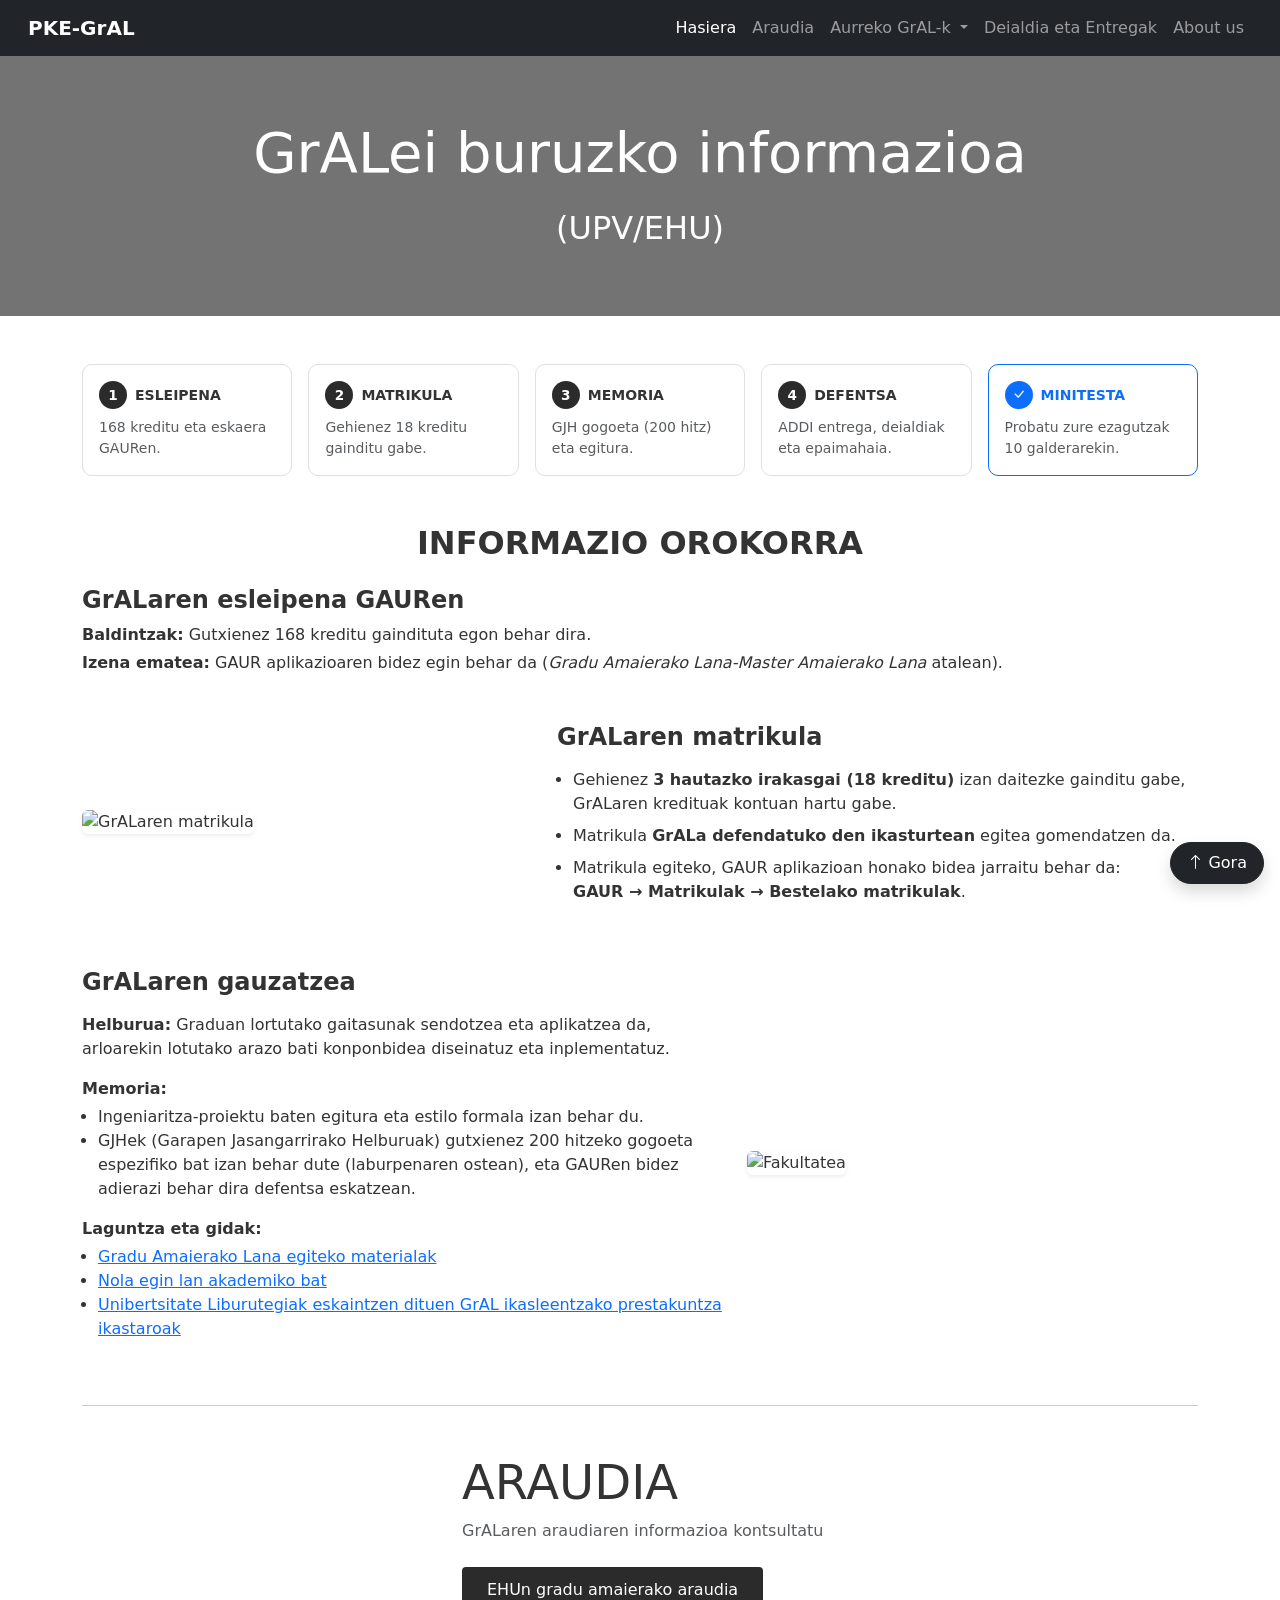
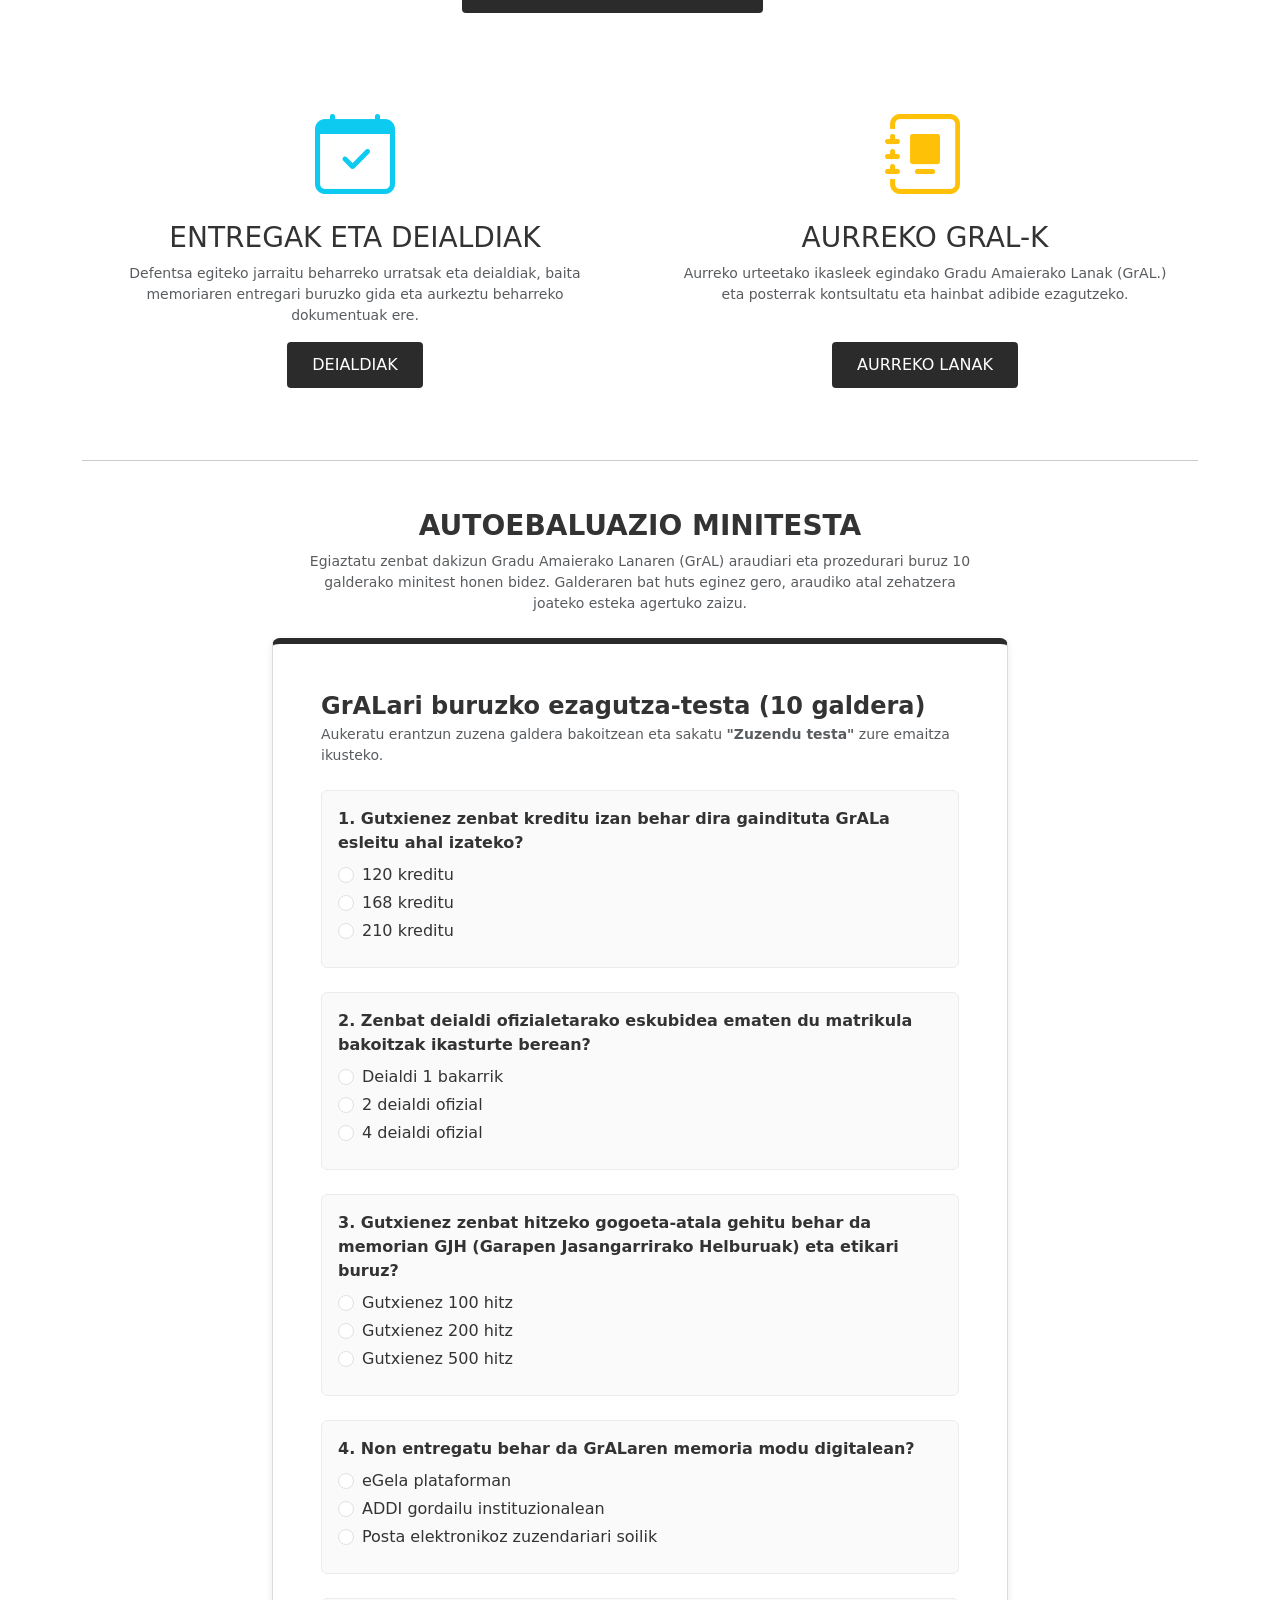
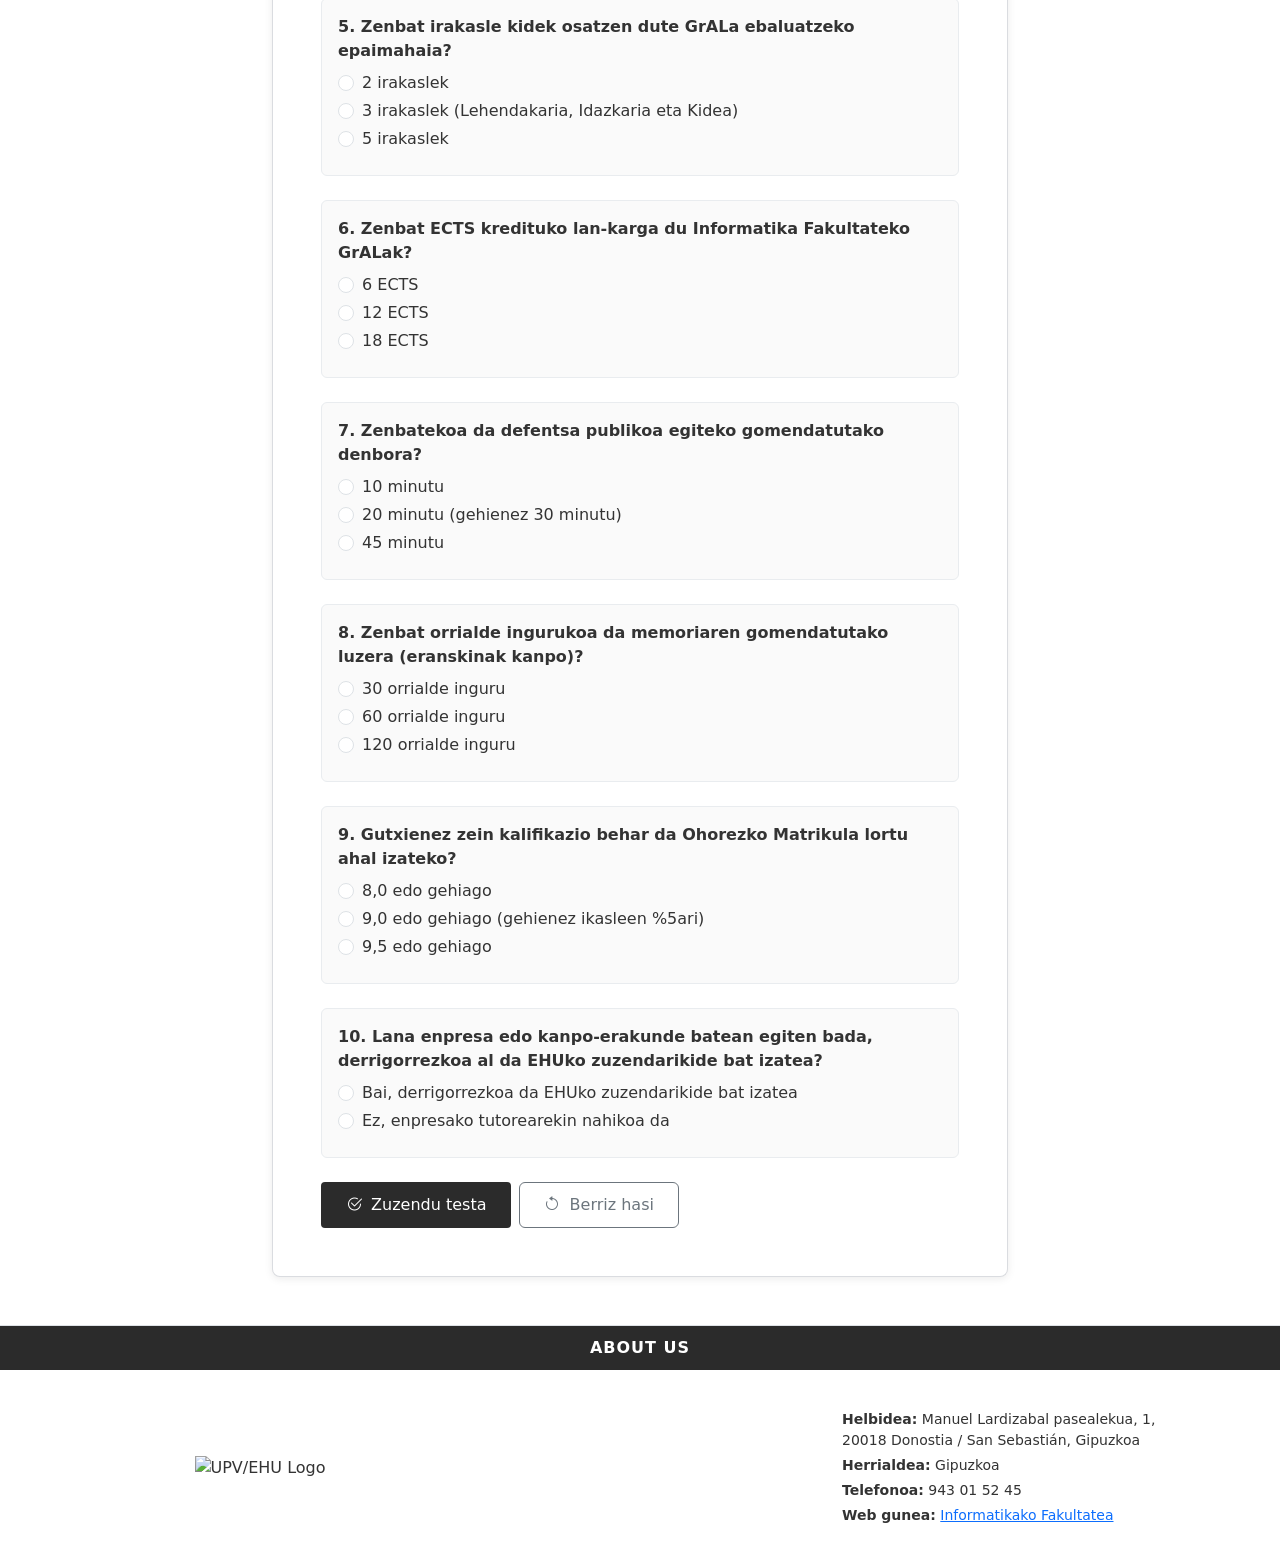
==== commit eafdda78: "hasiera araudia, indize" ====
--- a/index.html
+++ b/index.html
@@ -10,6 +10,9 @@
     <link rel="stylesheet" href="https://cdn.jsdelivr.net/npm/bootstrap-icons@1.11.1/font/bootstrap-icons.css">
 
     <style>
+        html {
+            scroll-behavior: smooth;
+        }
         body {
             font-family: system-ui, -apple-system, BlinkMacSystemFont, "Segoe UI", Roboto, sans-serif;
             background-color: #ffffff;
@@ -28,13 +31,39 @@
             text-align: center;
         }
 
-        .quick-nav-list a {
-            color: #333;
-            text-decoration: underline;
-            font-size: 0.95rem;
-        }
-        .quick-nav-list a:hover {
-            color: #0d6efd;
+        /* Tarjetas numeradas del índice rápido */
+        .step-card {
+            border: 1px solid #e0e0e0;
+            border-radius: 10px;
+            padding: 16px;
+            background: #ffffff;
+            text-decoration: none;
+            color: inherit;
+            display: block;
+            height: 100%;
+            transition: all 0.2s ease;
+        }
+        .step-card:hover {
+            border-color: #2b2b2b;
+            transform: translateY(-3px);
+            box-shadow: 0 6px 15px rgba(0, 0, 0, 0.08);
+            color: inherit;
+        }
+        .step-badge {
+            width: 28px;
+            height: 28px;
+            border-radius: 50%;
+            background-color: #2b2b2b;
+            color: #ffffff;
+            font-weight: bold;
+            font-size: 0.85rem;
+            display: inline-flex;
+            align-items: center;
+            justify-content: center;
+        }
+
+        .section-anchor {
+            scroll-margin-top: 85px;
         }
 
         .btn-site-dark {
@@ -42,7 +71,7 @@
             color: #ffffff;
             font-weight: 500;
             border-radius: 4px;
-            padding: 8px 24px;
+            padding: 10px 24px;
         }
         .btn-site-dark:hover {
             background-color: #404040;
@@ -59,7 +88,7 @@
         }
 
         .question-block {
-            padding: 15px;
+            padding: 16px;
             border-radius: 6px;
             border: 1px solid #e9ecef;
             background-color: #fafafa;
@@ -79,10 +108,10 @@
 <body>
 
     <!-- BARRA DE NAVEGACIÓN SUPERIOR -->
-    <nav class="navbar navbar-expand-lg navbar-dark bg-dark sticky-top px-3">
+    <nav class="navbar navbar-expand-lg navbar-dark bg-dark sticky-top px-3" aria-label="Nabigazio nagusia">
         <div class="container-fluid">
             <a class="navbar-brand fw-bold me-4" href="index.html">PKE-GrAL</a>
-            <button class="navbar-toggler" type="button" data-bs-toggle="collapse" data-bs-target="#navbarContent">
+            <button class="navbar-toggler" type="button" data-bs-toggle="collapse" data-bs-target="#navbarContent" aria-controls="navbarContent" aria-expanded="false" aria-label="Ireki nabigazio menua">
                 <span class="navbar-toggler-icon"></span>
             </button>
             <div class="collapse navbar-collapse" id="navbarContent">
@@ -96,7 +125,7 @@
                     
                     <!-- Desplegable Aurreko GrAL-k -->
                     <li class="nav-item dropdown">
-                        <a class="nav-link dropdown-toggle" href="#" role="button" data-bs-toggle="dropdown">
+                        <a class="nav-link dropdown-toggle" href="#" role="button" data-bs-toggle="dropdown" aria-expanded="false" aria-label="Aurreko urteetako GrALen kategoria menua">
                             Aurreko GrAL-k
                         </a>
                         <ul class="dropdown-menu">
@@ -122,42 +151,77 @@
     </nav>
 
     <!-- HEADER / BANNER SUPERIOR -->
-    <header class="hero-banner">
+    <header class="hero-banner" id="top">
         <div class="container py-4">
-            <h1 class="display-4 fw-normal mb-0">GrALei buruzko infomazioa<br><small class="fs-2">(UPV/EHU)</small></h1>
+            <h1 class="display-4 fw-normal mb-0">GrALei buruzko informazioa<br><small class="fs-2">(UPV/EHU)</small></h1>
         </div>
     </header>
 
     <main class="container my-5">
 
-        <!-- ÍNDICE INTERNO DE LA PÁGINA -->
-        <section class="mb-5 ms-md-3 quick-nav-list">
-            <ul class="list-unstyled">
-                <li class="mb-1"><a href="#orokorra" class="fw-bold text-uppercase">INFORMAZIO OROKORRA</a></li>
-                <ul class="list-unstyled ms-4 mb-2">
-                    <li><a href="#esleipena">GrALaren esleipena GAURen</a></li>
-                    <li><a href="#matrikula">GrALaren matrikula</a></li>
-                    <li><a href="#gauzatzea">GrALaren gauzatzea</a></li>
-                </ul>
-                <li class="mb-1"><a href="#araudia" class="fw-bold text-uppercase">ARAUDIA</a></li>
-                <li class="mb-1"><a href="#entregak" class="fw-bold text-uppercase">ENTREGAK ETA DEIALDIAK</a></li>
-                <li class="mb-1"><a href="#aurrekoak" class="fw-bold text-uppercase">AURREKO GRAL-K</a></li>
-                <li class="mb-1"><a href="#galdetegia" class="fw-bold text-uppercase">AUTOEBALUAZIO MINITESTA</a></li>
-            </ul>
-        </section>
+        <!-- ÍNDICE DE ACCESO RÁPIDO (5 TARJETAS) -->
+        <nav class="mb-5" aria-label="Orriaren aurkibide azkarra">
+            <div class="row g-3 row-cols-1 row-cols-sm-2 row-cols-lg-5">
+                <div class="col">
+                    <a href="#esleipena" class="step-card">
+                        <div class="d-flex align-items-center gap-2 mb-2">
+                            <span class="step-badge">1</span>
+                            <span class="fw-bold small text-uppercase">Esleipena</span>
+                        </div>
+                        <p class="small text-muted mb-0">168 kreditu eta eskaera GAURen.</p>
+                    </a>
+                </div>
+                <div class="col">
+                    <a href="#matrikula" class="step-card">
+                        <div class="d-flex align-items-center gap-2 mb-2">
+                            <span class="step-badge">2</span>
+                            <span class="fw-bold small text-uppercase">Matrikula</span>
+                        </div>
+                        <p class="small text-muted mb-0">Gehienez 18 kreditu gainditu gabe.</p>
+                    </a>
+                </div>
+                <div class="col">
+                    <a href="#gauzatzea" class="step-card">
+                        <div class="d-flex align-items-center gap-2 mb-2">
+                            <span class="step-badge">3</span>
+                            <span class="fw-bold small text-uppercase">Memoria</span>
+                        </div>
+                        <p class="small text-muted mb-0">GJH gogoeta (200 hitz) eta egitura.</p>
+                    </a>
+                </div>
+                <div class="col">
+                    <a href="#entregak" class="step-card">
+                        <div class="d-flex align-items-center gap-2 mb-2">
+                            <span class="step-badge">4</span>
+                            <span class="fw-bold small text-uppercase">Defentsa</span>
+                        </div>
+                        <p class="small text-muted mb-0">ADDI entrega, deialdiak eta epaimahaia.</p>
+                    </a>
+                </div>
+                <div class="col">
+                    <a href="#galdetegia" class="step-card border-primary">
+                        <div class="d-flex align-items-center gap-2 mb-2">
+                            <span class="step-badge bg-primary"><i class="bi bi-check-lg"></i></span>
+                            <span class="fw-bold small text-uppercase text-primary">Minitesta</span>
+                        </div>
+                        <p class="small text-muted mb-0">Probatu zure ezagutzak 10 galderarekin.</p>
+                    </a>
+                </div>
+            </div>
+        </nav>
 
         <!-- SECCIÓN: INFORMAZIO OROKORRA -->
-        <section id="orokorra" class="mb-5">
+        <section id="orokorra" class="mb-5 section-anchor">
             <h2 class="text-center fw-bold mb-4 text-uppercase">INFORMAZIO OROKORRA</h2>
             
-            <div id="esleipena" class="mb-4">
+            <div id="esleipena" class="mb-4 section-anchor">
                 <h4 class="fw-bold">GrALaren esleipena GAURen</h4>
                 <p class="mb-1"><strong>Baldintzak:</strong> Gutxienez 168 kreditu gaindituta egon behar dira.</p>
                 <p class="mb-1"><strong>Izena ematea:</strong> GAUR aplikazioaren bidez egin behar da (<em>Gradu Amaierako Lana-Master Amaierako Lana</em> atalean).</p>
             </div>
 
             <!-- MATRIKULA -->
-            <div id="matrikula" class="row align-items-center my-4 g-4">
+            <div id="matrikula" class="row align-items-center my-4 g-4 section-anchor">
                 <div class="col-12 col-md-5">
                     <img src="https://images.unsplash.com/photo-1522202176988-66273c2fd55f?auto=format&fit=crop&w=600&q=80" class="img-fluid rounded shadow-sm" alt="GrALaren matrikula">
                 </div>
@@ -172,7 +236,7 @@
             </div>
 
             <!-- GAUZATZEA -->
-            <div id="gauzatzea" class="row align-items-center my-4 g-4">
+            <div id="gauzatzea" class="row align-items-center my-4 g-4 section-anchor">
                 <div class="col-12 col-md-7 order-2 order-md-1">
                     <h4 class="fw-bold mb-3">GrALaren gauzatzea</h4>
                     <p><strong>Helburua:</strong> Graduan lortutako gaitasunak sendotzea eta aplikatzea da, arloarekin lotutako arazo bati konponbidea diseinatuz eta inplementatuz.</p>
@@ -197,7 +261,7 @@
         <hr class="my-5">
 
         <!-- SECCIÓN: ARAUDIA -->
-        <section id="araudia" class="row align-items-center my-5 text-center text-md-start">
+        <section id="araudia" class="row align-items-center my-5 text-center text-md-start section-anchor">
             <div class="col-12 col-md-4 text-center">
                 <i class="bi bi-gavel text-secondary display-1"></i>
             </div>
@@ -210,7 +274,7 @@
 
         <!-- SECCIÓN: ENTREGAK ETA AURREKO GRAL-K -->
         <section class="row g-4 my-5">
-            <div id="entregak" class="col-12 col-md-6">
+            <div id="entregak" class="col-12 col-md-6 section-anchor">
                 <div class="d-flex flex-column align-items-center text-center p-4 h-100 border-0">
                     <i class="bi bi-calendar-check text-info display-1 mb-3"></i>
                     <h3 class="fw-light text-uppercase">ENTREGAK ETA DEIALDIAK</h3>
@@ -219,7 +283,7 @@
                 </div>
             </div>
 
-            <div id="aurrekoak" class="col-12 col-md-6">
+            <div id="aurrekoak" class="col-12 col-md-6 section-anchor">
                 <div class="d-flex flex-column align-items-center text-center p-4 h-100 border-0">
                     <i class="bi bi-journal-album text-warning display-1 mb-3"></i>
                     <h3 class="fw-light text-uppercase">AURREKO GRAL-K</h3>
@@ -231,25 +295,25 @@
 
         <hr class="my-5">
 
-        <!-- SECCIÓN: MINITEST INTERACTIVO DE 5 PREGUNTAS -->
-        <section id="galdetegia" class="my-5">
+        <!-- SECCIÓN: MINITEST INTERACTIVO DE 10 PREGUNTAS -->
+        <section id="galdetegia" class="my-5 section-anchor">
             <div class="text-center mb-4">
                 <h3 class="fw-bold text-uppercase mb-2">AUTOEBALUAZIO MINITESTA</h3>
                 <p class="text-muted small mx-auto" style="max-width: 680px;">
-                    Egiaztatu zenbat dakizun Gradu Amaierako Lanaren (GrAL) araudiari eta prozedurari buruz 5 galderako minitest honen bidez.
+                    Egiaztatu zenbat dakizun Gradu Amaierako Lanaren (GrAL) araudiari eta prozedurari buruz 10 galderako minitest honen bidez. Galderaren bat huts eginez gero, araudiko atal zehatzera joateko esteka agertuko zaizu.
                 </p>
             </div>
 
             <div class="row justify-content-center">
                 <div class="col-12 col-md-10 col-lg-8">
                     <div class="form-card p-4 p-md-5">
-                        <h4 class="fw-bold mb-1">GrALari buruzko ezagutza-testa</h4>
+                        <h4 class="fw-bold mb-1">GrALari buruzko ezagutza-testa (10 galdera)</h4>
                         <p class="text-muted small mb-4">Aukeratu erantzun zuzena galdera bakoitzean eta sakatu <strong>"Zuzendu testa"</strong> zure emaitza ikusteko.</p>
                         
-                        <form id="gralMinitestForm">
+                        <form id="gralMinitestForm" aria-label="GrAL araudiari buruzko autoebaluazio minitesta">
 
                             <!-- Pregunta 1 -->
-                            <div class="question-block mb-4" id="block-q1">
+                            <div class="question-block mb-4" id="block-q1" role="radiogroup" aria-label="1. galdera">
                                 <p class="fw-bold mb-2">1. Gutxienez zenbat kreditu izan behar dira gaindituta GrALa esleitu ahal izateko?</p>
                                 <div class="form-check mb-1">
                                     <input class="form-check-input" type="radio" name="q1" id="q1a" value="120">
@@ -267,7 +331,7 @@
                             </div>
 
                             <!-- Pregunta 2 -->
-                            <div class="question-block mb-4" id="block-q2">
+                            <div class="question-block mb-4" id="block-q2" role="radiogroup" aria-label="2. galdera">
                                 <p class="fw-bold mb-2">2. Zenbat deialdi ofizialetarako eskubidea ematen du matrikula bakoitzak ikasturte berean?</p>
                                 <div class="form-check mb-1">
                                     <input class="form-check-input" type="radio" name="q2" id="q2a" value="1">
@@ -285,7 +349,7 @@
                             </div>
 
                             <!-- Pregunta 3 -->
-                            <div class="question-block mb-4" id="block-q3">
+                            <div class="question-block mb-4" id="block-q3" role="radiogroup" aria-label="3. galdera">
                                 <p class="fw-bold mb-2">3. Gutxienez zenbat hitzeko gogoeta-atala gehitu behar da memorian GJH (Garapen Jasangarrirako Helburuak) eta etikari buruz?</p>
                                 <div class="form-check mb-1">
                                     <input class="form-check-input" type="radio" name="q3" id="q3a" value="100">
@@ -303,7 +367,7 @@
                             </div>
 
                             <!-- Pregunta 4 -->
-                            <div class="question-block mb-4" id="block-q4">
+                            <div class="question-block mb-4" id="block-q4" role="radiogroup" aria-label="4. galdera">
                                 <p class="fw-bold mb-2">4. Non entregatu behar da GrALaren memoria modu digitalean?</p>
                                 <div class="form-check mb-1">
                                     <input class="form-check-input" type="radio" name="q4" id="q4a" value="egela">
@@ -321,7 +385,7 @@
                             </div>
 
                             <!-- Pregunta 5 -->
-                            <div class="question-block mb-4" id="block-q5">
+                            <div class="question-block mb-4" id="block-q5" role="radiogroup" aria-label="5. galdera">
                                 <p class="fw-bold mb-2">5. Zenbat irakasle kidek osatzen dute GrALa ebaluatzeko epaimahaia?</p>
                                 <div class="form-check mb-1">
                                     <input class="form-check-input" type="radio" name="q5" id="q5a" value="2">
@@ -338,18 +402,104 @@
                                 <div class="feedback small fw-semibold mt-2" id="fb-q5"></div>
                             </div>
 
+                            <!-- Pregunta 6 -->
+                            <div class="question-block mb-4" id="block-q6" role="radiogroup" aria-label="6. galdera">
+                                <p class="fw-bold mb-2">6. Zenbat ECTS kredituko lan-karga du Informatika Fakultateko GrALak?</p>
+                                <div class="form-check mb-1">
+                                    <input class="form-check-input" type="radio" name="q6" id="q6a" value="6">
+                                    <label class="form-check-label" for="q6a">6 ECTS</label>
+                                </div>
+                                <div class="form-check mb-1">
+                                    <input class="form-check-input" type="radio" name="q6" id="q6b" value="12">
+                                    <label class="form-check-label" for="q6b">12 ECTS</label>
+                                </div>
+                                <div class="form-check">
+                                    <input class="form-check-input" type="radio" name="q6" id="q6c" value="18">
+                                    <label class="form-check-label" for="q6c">18 ECTS</label>
+                                </div>
+                                <div class="feedback small fw-semibold mt-2" id="fb-q6"></div>
+                            </div>
+
+                            <!-- Pregunta 7 -->
+                            <div class="question-block mb-4" id="block-q7" role="radiogroup" aria-label="7. galdera">
+                                <p class="fw-bold mb-2">7. Zenbatekoa da defentsa publikoa egiteko gomendatutako denbora?</p>
+                                <div class="form-check mb-1">
+                                    <input class="form-check-input" type="radio" name="q7" id="q7a" value="10">
+                                    <label class="form-check-label" for="q7a">10 minutu</label>
+                                </div>
+                                <div class="form-check mb-1">
+                                    <input class="form-check-input" type="radio" name="q7" id="q7b" value="20">
+                                    <label class="form-check-label" for="q7b">20 minutu (gehienez 30 minutu)</label>
+                                </div>
+                                <div class="form-check">
+                                    <input class="form-check-input" type="radio" name="q7" id="q7c" value="45">
+                                    <label class="form-check-label" for="q7c">45 minutu</label>
+                                </div>
+                                <div class="feedback small fw-semibold mt-2" id="fb-q7"></div>
+                            </div>
+
+                            <!-- Pregunta 8 -->
+                            <div class="question-block mb-4" id="block-q8" role="radiogroup" aria-label="8. galdera">
+                                <p class="fw-bold mb-2">8. Zenbat orrialde ingurukoa da memoriaren gomendatutako luzera (eranskinak kanpo)?</p>
+                                <div class="form-check mb-1">
+                                    <input class="form-check-input" type="radio" name="q8" id="q8a" value="30">
+                                    <label class="form-check-label" for="q8a">30 orrialde inguru</label>
+                                </div>
+                                <div class="form-check mb-1">
+                                    <input class="form-check-input" type="radio" name="q8" id="q8b" value="60">
+                                    <label class="form-check-label" for="q8b">60 orrialde inguru</label>
+                                </div>
+                                <div class="form-check">
+                                    <input class="form-check-input" type="radio" name="q8" id="q8c" value="120">
+                                    <label class="form-check-label" for="q8c">120 orrialde inguru</label>
+                                </div>
+                                <div class="feedback small fw-semibold mt-2" id="fb-q8"></div>
+                            </div>
+
+                            <!-- Pregunta 9 -->
+                            <div class="question-block mb-4" id="block-q9" role="radiogroup" aria-label="9. galdera">
+                                <p class="fw-bold mb-2">9. Gutxienez zein kalifikazio behar da Ohorezko Matrikula lortu ahal izateko?</p>
+                                <div class="form-check mb-1">
+                                    <input class="form-check-input" type="radio" name="q9" id="q9a" value="8">
+                                    <label class="form-check-label" for="q9a">8,0 edo gehiago</label>
+                                </div>
+                                <div class="form-check mb-1">
+                                    <input class="form-check-input" type="radio" name="q9" id="q9b" value="9">
+                                    <label class="form-check-label" for="q9b">9,0 edo gehiago (gehienez ikasleen %5ari)</label>
+                                </div>
+                                <div class="form-check">
+                                    <input class="form-check-input" type="radio" name="q9" id="q9c" value="9.5">
+                                    <label class="form-check-label" for="q9c">9,5 edo gehiago</label>
+                                </div>
+                                <div class="feedback small fw-semibold mt-2" id="fb-q9"></div>
+                            </div>
+
+                            <!-- Pregunta 10 -->
+                            <div class="question-block mb-4" id="block-q10" role="radiogroup" aria-label="10. galdera">
+                                <p class="fw-bold mb-2">10. Lana enpresa edo kanpo-erakunde batean egiten bada, derrigorrezkoa al da EHUko zuzendarikide bat izatea?</p>
+                                <div class="form-check mb-1">
+                                    <input class="form-check-input" type="radio" name="q10" id="q10a" value="bai">
+                                    <label class="form-check-label" for="q10a">Bai, derrigorrezkoa da EHUko zuzendarikide bat izatea</label>
+                                </div>
+                                <div class="form-check">
+                                    <input class="form-check-input" type="radio" name="q10" id="q10b" value="ez">
+                                    <label class="form-check-label" for="q10b">Ez, enpresako tutorearekin nahikoa da</label>
+                                </div>
+                                <div class="feedback small fw-semibold mt-2" id="fb-q10"></div>
+                            </div>
+
                             <!-- Botones de acción -->
                             <div class="d-flex flex-wrap gap-2">
-                                <button type="button" id="btnCorregir" class="btn btn-site-dark px-4">
+                                <button type="button" id="btnCorregir" class="btn btn-site-dark px-4" aria-label="Zuzendu minitesteko erantzunak">
                                     <i class="bi bi-check2-circle me-1"></i> Zuzendu testa
                                 </button>
-                                <button type="button" id="btnReiniciar" class="btn btn-outline-secondary px-4">
+                                <button type="button" id="btnReiniciar" class="btn btn-outline-secondary px-4" aria-label="Garbitu eta berriz hasi minitesta">
                                     <i class="bi bi-arrow-counterclockwise me-1"></i> Berriz hasi
                                 </button>
                             </div>
 
                             <!-- Caja de resultado global -->
-                            <div id="testResultBox" class="alert mt-4 d-none" role="alert"></div>
+                            <div id="testResultBox" class="alert mt-4 d-none" role="status" aria-live="polite"></div>
 
                         </form>
                     </div>
@@ -358,6 +508,11 @@
         </section>
 
     </main>
+
+    <!-- BOTÓN FLOTANTE PARA SUBIR ARRIBA -->
+    <a href="#top" class="btn btn-dark shadow position-fixed bottom-0 end-0 m-3 rounded-pill px-3 py-2" aria-label="Igo orriaren hasierara" style="z-index: 1030;">
+        <i class="bi bi-arrow-up"></i> Gora
+    </a>
 
     <!-- FOOTER CONECTADO A ABOUT US -->
     <footer class="mt-5 border-top">
@@ -367,10 +522,10 @@
         <div class="container py-4">
             <div class="row align-items-center g-4">
                 <div class="col-12 col-md-4 text-center">
-                    <img src="https://upload.wikimedia.org/wikipedia/commons/8/8b/EHU_logo.svg" style="max-width: 220px;" alt="UPV/EHU Logo">
+                    <img src="https://encrypted-tbn0.gstatic.com/images?q=tbn:ANd9GcSznUfhhFv22Zl9vEBqTH_41mtO6iD3fQ0J_lD-IQPACg&s=10" style="max-width: 220px;" alt="UPV/EHU Logo">
                 </div>
                 <div class="col-12 col-md-4 text-center">
-                    <iframe src="https://www.google.com/maps/embed?pb=!1m18!1m12!1m3!1d2903.626246419082!2d-2.0089!3d43.3082!2m3!1f0!2f0!3f0!3m2!1i1024!2i768!4f13.1!3m3!1m2!1s0xd51b072230113c1%3A0xb35a3962635db150!2sFacultad%20de%20Inform%C3%A1tica%20UPV%2FEHU!5e0!3m2!1ses!2ses!4v1700000000000" width="100%" height="140" style="border:0; border-radius: 6px;" allowfullscreen="" loading="lazy"></iframe>
+                    <iframe src="https://www.google.com/maps/embed?pb=!1m18!1m12!1m3!1d2903.626246419082!2d-2.0089!3d43.3082!2m3!1f0!2f0!3f0!3m2!1i1024!2i768!4f13.1!3m3!1m2!1s0xd51b072230113c1%3A0xb35a3962635db150!2sFacultad%20de%20Inform%C3%A1tica%20UPV%2FEHU!5e0!3m2!1ses!2ses!4v1700000000000" width="100%" height="140" style="border:0; border-radius: 6px;" allowfullscreen="" loading="lazy" title="Informatika Fakultatearen kokapena mapan"></iframe>
                 </div>
                 <div class="col-12 col-md-4 text-center text-md-start small">
                     <p class="mb-1"><strong>Helbidea:</strong> Manuel Lardizabal pasealekua, 1, 20018 Donostia / San Sebastián, Gipuzkoa</p>
@@ -385,58 +540,112 @@
     <!-- Bootstrap 5 JS -->
     <script src="https://cdn.jsdelivr.net/npm/bootstrap@5.3.2/dist/js/bootstrap.bundle.min.js"></script>
 
-    <!-- Lógica JavaScript del Minitest -->
+    <!-- Lógica JavaScript del Minitest de 10 preguntas con enlaces al reglamento -->
     <script>
         document.getElementById('btnCorregir').addEventListener('click', function () {
             const respuestasCorrectas = {
-                q1: { valor: '168', texto: 'Zuzena! Gutxienez 168 kreditu gaindituta egon behar dira.' },
-                q2: { valor: '2', texto: 'Zuzena! Ikasturte bakoitzean 2 deialdi ofizial daude.' },
-                q3: { valor: '200', texto: 'Zuzena! Gutxienez 200 hitzeko gogoeta-atala behar da.' },
-                q4: { valor: 'addi', texto: 'Zuzena! Memoria ADDI gordailu digitalean entregatzen da.' },
-                q5: { valor: '3', texto: 'Zuzena! Epaimahaia 3 irakaslek osatzen dute.' }
+                q1: {
+                    valor: '168',
+                    texto: 'Gutxienez 168 kreditu gaindituta egon behar dira.',
+                    esteka: 'araudia.html#alderdi-orokorrak',
+                    atala: '1. Alderdi Orokorrak eta Izaera'
+                },
+                q2: {
+                    valor: '2',
+                    texto: 'Ikasturte bakoitzean 2 deialdi ofizial daude.',
+                    esteka: 'araudia.html#matrikula-deialdiak',
+                    atala: '3. Matrikula eta Deialdiak'
+                },
+                q3: {
+                    valor: '200',
+                    texto: 'Gutxienez 200 hitzeko gogoeta-atala behar da GJH eta etikari buruz.',
+                    esteka: 'araudia.html#alderdi-orokorrak',
+                    atala: '1. Alderdi Orokorrak eta Izaera'
+                },
+                q4: {
+                    valor: 'addi',
+                    texto: 'Memoria ADDI gordailu digitalean entregatzen da.',
+                    esteka: 'araudia.html#aurkezpena-defentsa',
+                    atala: '8. Aurkezpena eta Defentsa'
+                },
+                q5: {
+                    valor: '3',
+                    texto: 'Epaimahaia 3 irakaslek osatzen dute (Lehendakaria, Idazkaria eta Kidea).',
+                    esteka: 'araudia.html#epaimahaia',
+                    atala: '7. Ebaluazio-Epaimahaia'
+                },
+                q6: {
+                    valor: '12',
+                    texto: 'Informatika Fakultateko GrALak 12 ECTS kredituko lan-karga du.',
+                    esteka: 'araudia.html#alderdi-orokorrak',
+                    atala: '1. Alderdi Orokorrak eta Izaera'
+                },
+                q7: {
+                    valor: '20',
+                    texto: 'Defentsaren gomendatutako iraupena 20 minutukoa da (gehienez 30 minutu).',
+                    esteka: 'araudia.html#aurkezpena-defentsa',
+                    atala: '8. Aurkezpena eta Defentsa'
+                },
+                q8: {
+                    valor: '60',
+                    texto: 'Memoriaren gomendatutako luzera 60 orrialde ingurukoa da (eranskinak kanpo).',
+                    esteka: 'araudia.html#aurkezpena-defentsa',
+                    atala: '8. Aurkezpena eta Defentsa'
+                },
+                q9: {
+                    valor: '9',
+                    texto: 'Ohorezko Matrikula 9,0 edo gehiagoko nota duten lanen artean ematen da (gehienez ikasleen %5ari).',
+                    esteka: 'araudia.html#kalifikazioa',
+                    atala: '9. Ebaluazioa eta Kalifikazioa'
+                },
+                q10: {
+                    valor: 'bai',
+                    texto: 'Enpresa edo kanpo-erakunde batean eginez gero, derrigorrezkoa da EHUko zuzendarikide bat izatea.',
+                    esteka: 'araudia.html#zuzendaritza',
+                    atala: '4. Lanen Zuzendaritza'
+                }
             };
 
             let puntuacion = 0;
-            const total = 5;
+            const total = 10;
 
             for (let key in respuestasCorrectas) {
                 const seleccionada = document.querySelector(`input[name="${key}"]:checked`);
                 const bloque = document.getElementById(`block-${key}`);
                 const feedback = document.getElementById(`fb-${key}`);
 
-                // Limpiar estados previos
                 bloque.classList.remove('border-success', 'bg-success-subtle', 'border-danger', 'bg-danger-subtle');
 
                 if (seleccionada && seleccionada.value === respuestasCorrectas[key].valor) {
                     puntuacion++;
                     bloque.classList.add('border-success', 'bg-success-subtle');
                     feedback.className = 'feedback small fw-semibold mt-2 text-success';
-                    feedback.innerHTML = `<i class="bi bi-check-circle-fill me-1"></i> ${respuestasCorrectas[key].texto}`;
+                    feedback.innerHTML = `<i class="bi bi-check-circle-fill me-1"></i> Zuzena! ${respuestasCorrectas[key].texto}`;
                 } else {
                     bloque.classList.add('border-danger', 'bg-danger-subtle');
                     feedback.className = 'feedback small fw-semibold mt-2 text-danger';
-                    feedback.innerHTML = `<i class="bi bi-x-circle-fill me-1"></i> Okerra. ${respuestasCorrectas[key].texto}`;
+                    feedback.innerHTML = `<i class="bi bi-x-circle-fill me-1"></i> Okerra. ${respuestasCorrectas[key].texto}<br><a href="${respuestasCorrectas[key].esteka}" class="link-danger text-decoration-underline">Kontsultatu araudian (${respuestasCorrectas[key].atala}) &rarr;</a>`;
                 }
             }
 
             const resultBox = document.getElementById('testResultBox');
             resultBox.classList.remove('d-none', 'alert-success', 'alert-warning', 'alert-danger');
 
-            if (puntuacion === 5) {
+            if (puntuacion >= 8) {
                 resultBox.classList.add('alert-success');
                 resultBox.innerHTML = `<strong>Bikain! (${puntuacion}/${total})</strong> GrALaren araudia primeran ezagutzen duzu!`;
-            } else if (puntuacion >= 3) {
+            } else if (puntuacion >= 5) {
                 resultBox.classList.add('alert-warning');
-                resultBox.innerHTML = `<strong>Oso ongi! (${puntuacion}/${total})</strong> Galdera gehienak asmatu dituzu.`;
+                resultBox.innerHTML = `<strong>Oso ongi! (${puntuacion}/${total})</strong> Galdera gehienak asmatu dituzu; berrikusi huts egindakoen estekak araudian.`;
             } else {
                 resultBox.classList.add('alert-danger');
-                resultBox.innerHTML = `<strong>Saiatu berriro (${puntuacion}/${total})</strong> Irakurri webguneko informazioa eta saiatu berriz.`;
+                resultBox.innerHTML = `<strong>Saiatu berriro (${puntuacion}/${total})</strong> Kontsultatu huts egindako galderen estekak araudian eta saiatu berriz.`;
             }
         });
 
         document.getElementById('btnReiniciar').addEventListener('click', function () {
             document.getElementById('gralMinitestForm').reset();
-            const preguntas = ['q1', 'q2', 'q3', 'q4', 'q5'];
+            const preguntas = ['q1', 'q2', 'q3', 'q4', 'q5', 'q6', 'q7', 'q8', 'q9', 'q10'];
             preguntas.forEach(key => {
                 const bloque = document.getElementById(`block-${key}`);
                 const feedback = document.getElementById(`fb-${key}`);
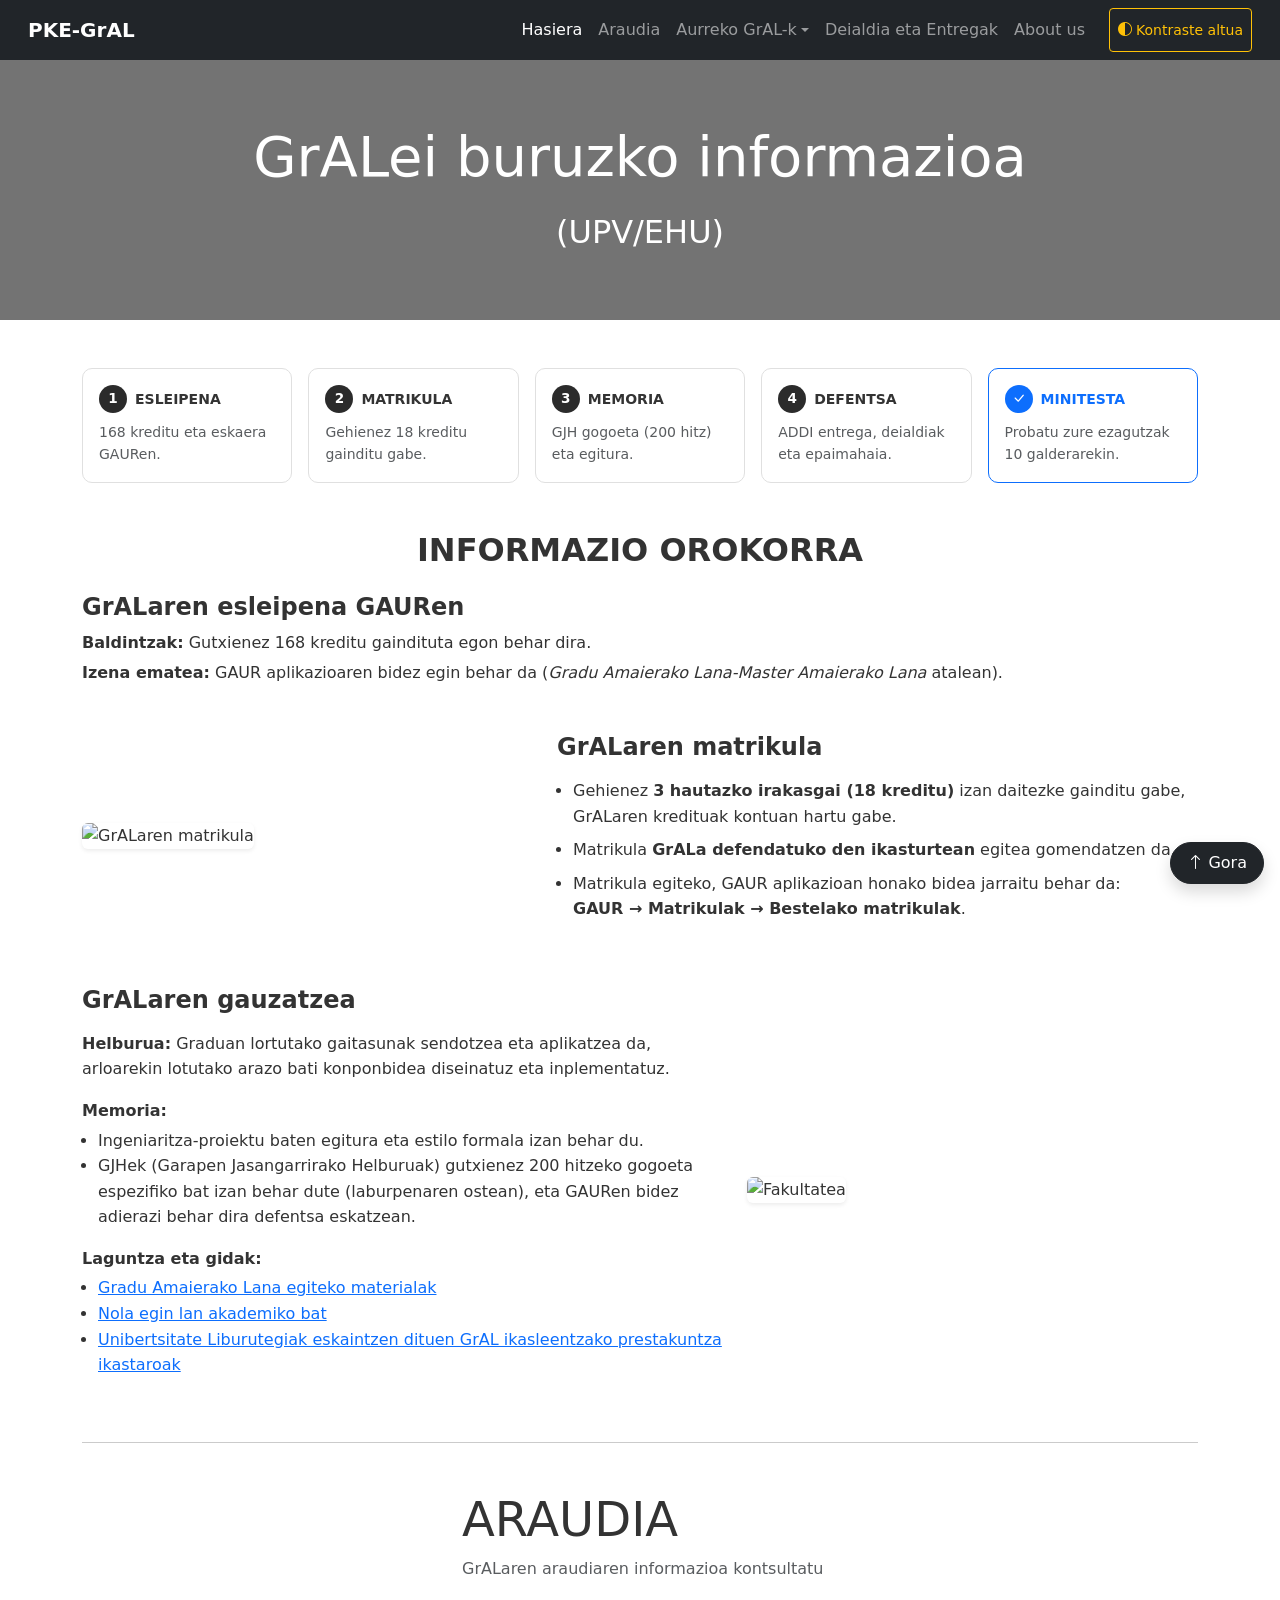
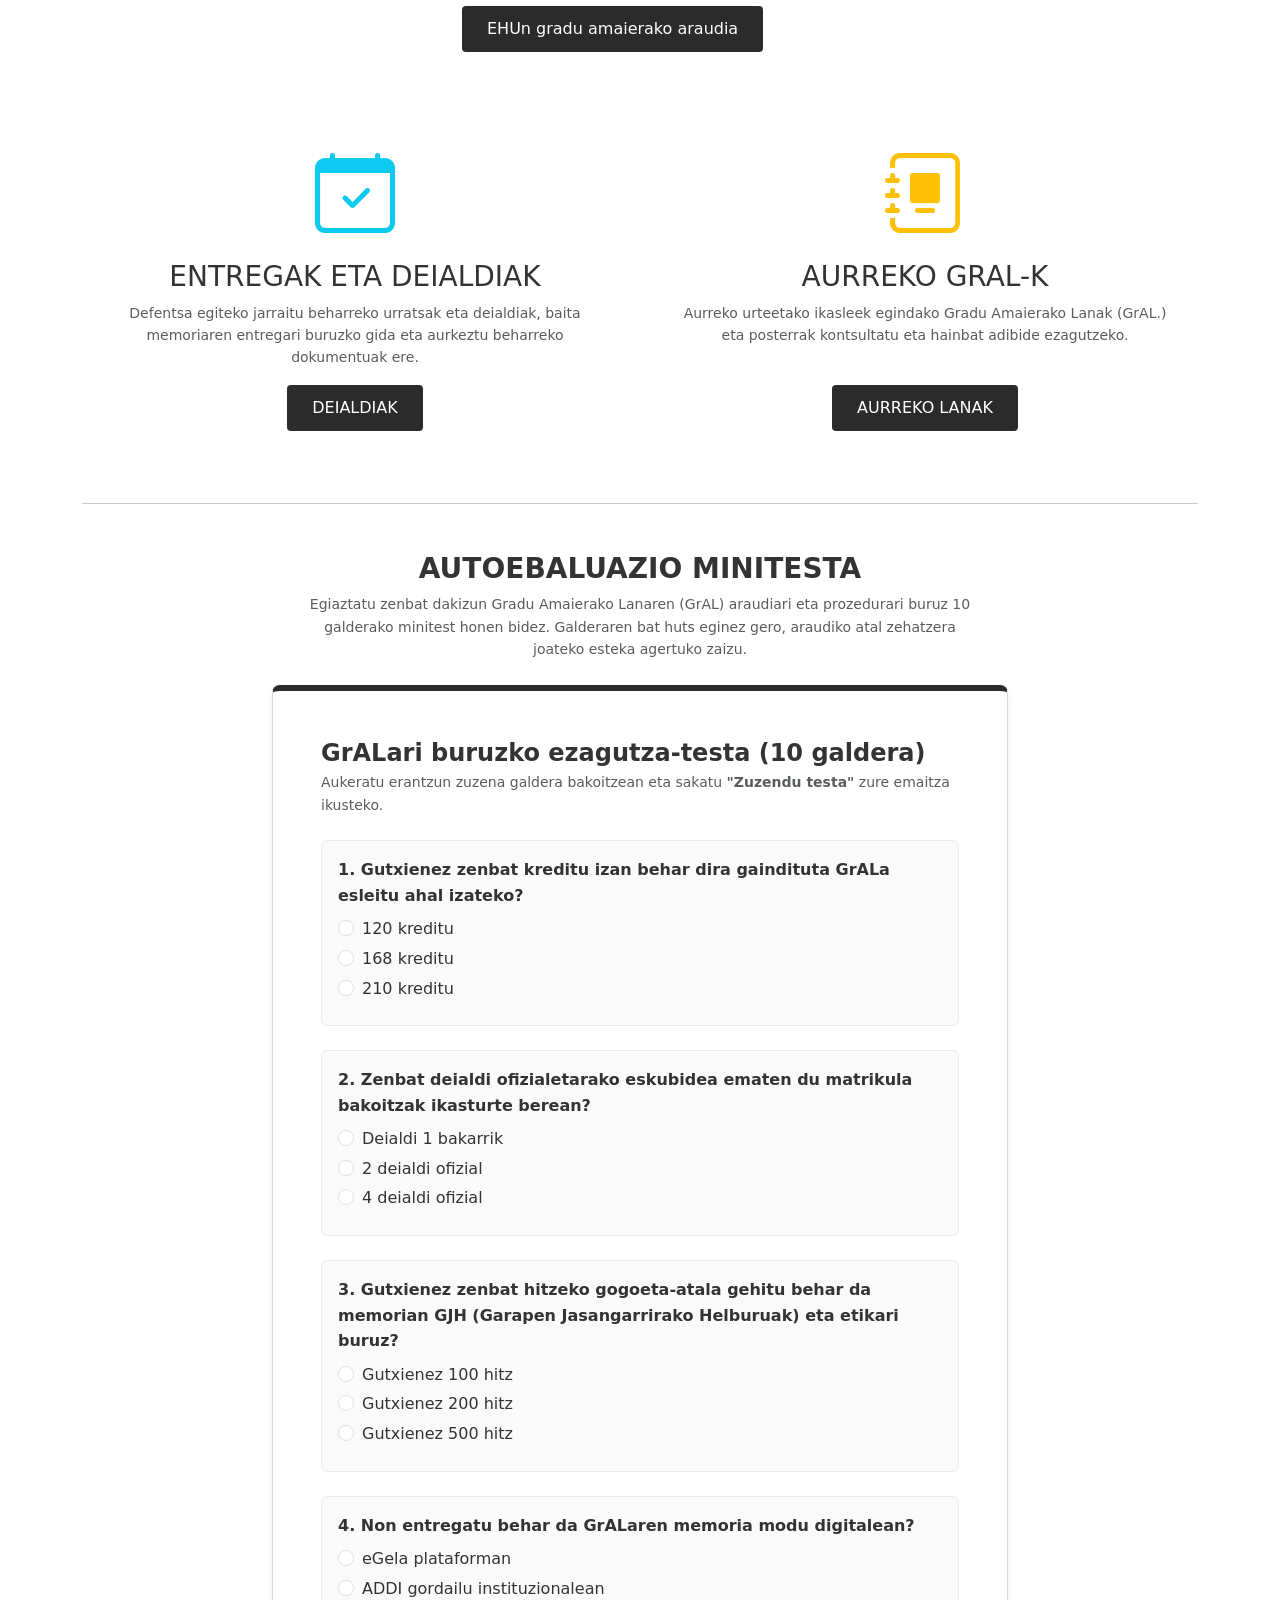
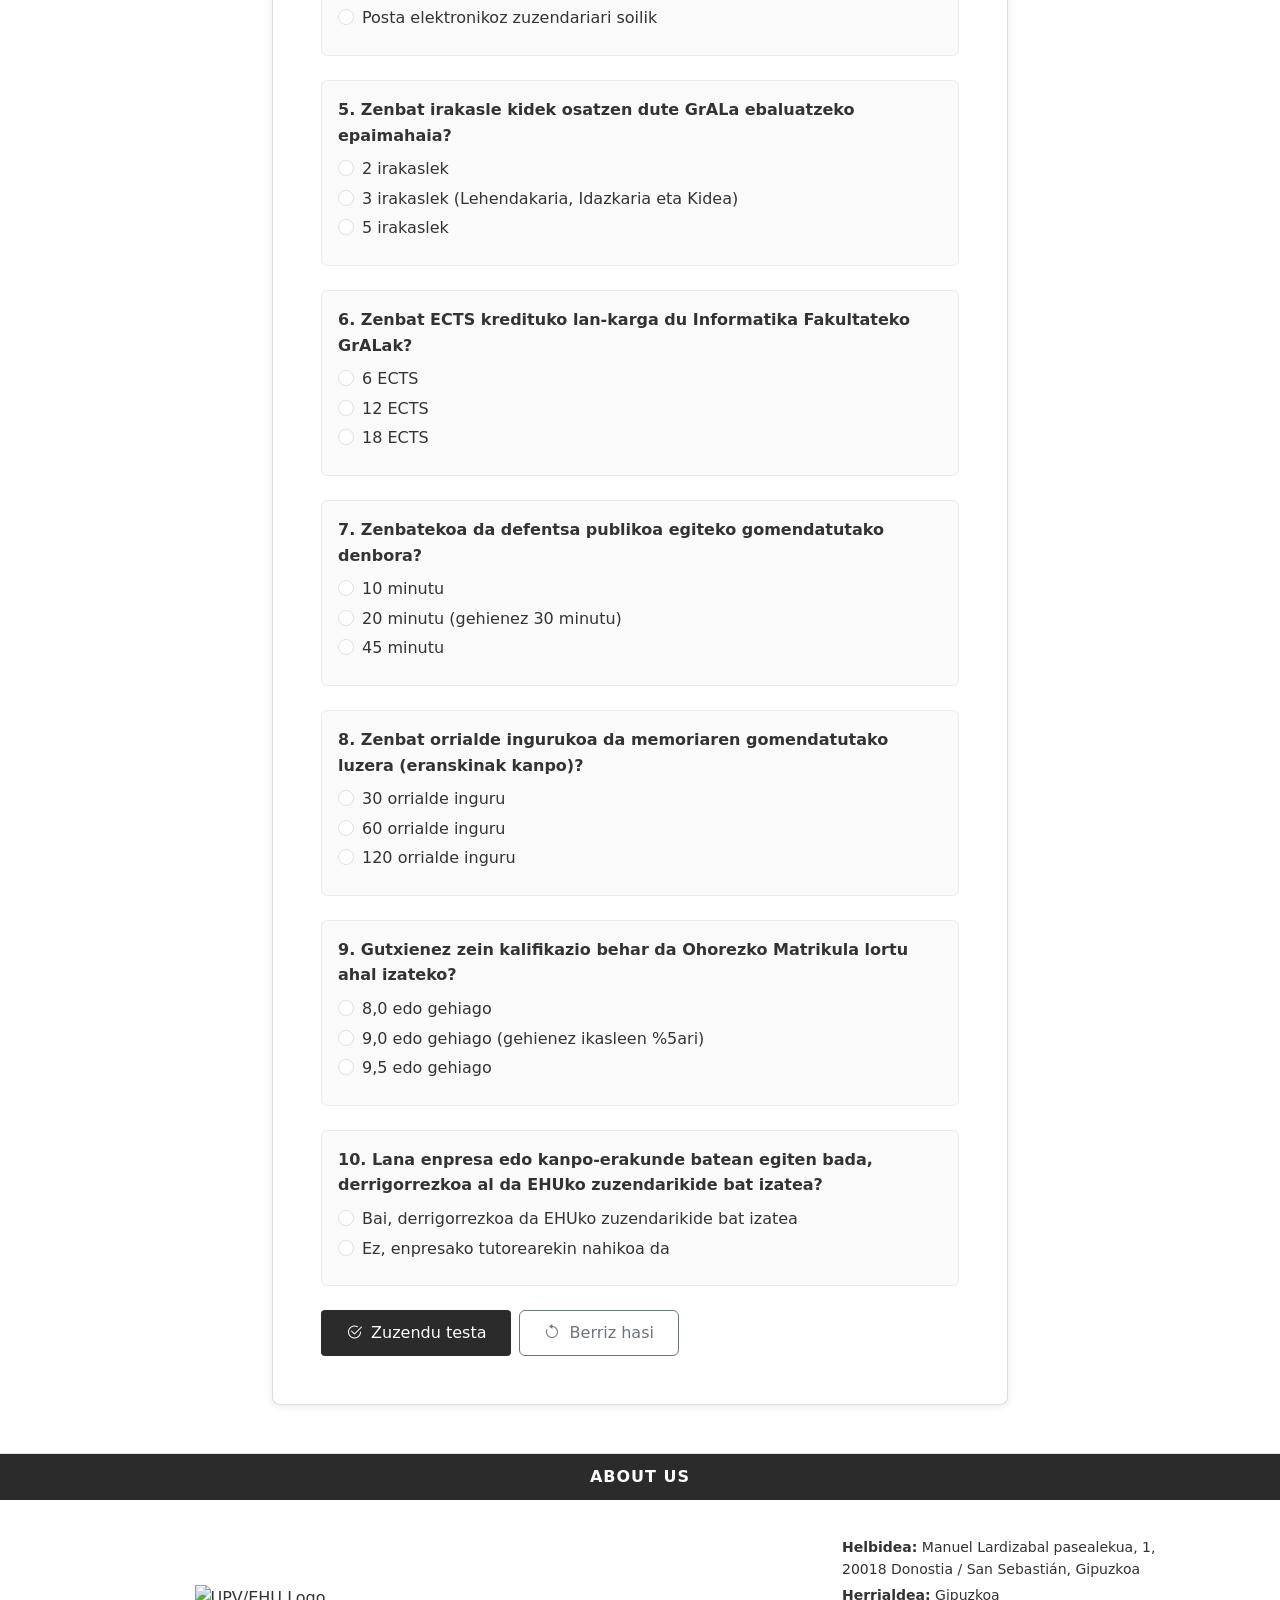
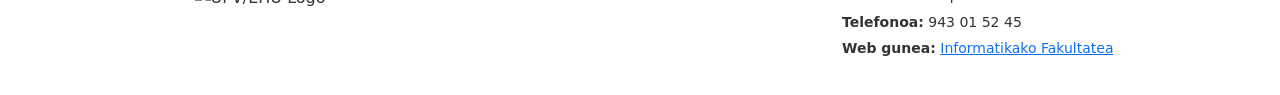
==== commit eb7e0a2e: "feat: alto contraste, breadcrumb y plantilla nav accesible" ====
--- a/index.html
+++ b/index.html
@@ -8,6 +8,9 @@
     <!-- Bootstrap 5 CSS e Iconos -->
     <link href="https://cdn.jsdelivr.net/npm/bootstrap@5.3.2/dist/css/bootstrap.min.css" rel="stylesheet">
     <link rel="stylesheet" href="https://cdn.jsdelivr.net/npm/bootstrap-icons@1.11.1/font/bootstrap-icons.css">
+
+    <link rel="stylesheet" href="css/custom.css">
+    <script src="js/common.js" defer></script>
 
     <style>
         html {
--- a/css/custom.css
+++ b/css/custom.css
@@ -0,0 +1,235 @@
+/* =========================================================
+   1. BASE Y ACCESIBILIDAD DE TECLADO / LECTORES
+   ========================================================= */
+html {
+    font-size: 16px; /* Tamaño base accesible en móvil y escritorio */
+    scroll-behavior: smooth;
+}
+
+body {
+    font-family: system-ui, -apple-system, BlinkMacSystemFont, "Segoe UI", Roboto, sans-serif;
+    background-color: #ffffff;
+    color: #333333;
+    line-height: 1.6;
+}
+
+/* Foco visible al navegar con Tabulador */
+a:focus-visible,
+button:focus-visible,
+input:focus-visible,
+select:focus-visible,
+[tabindex]:focus-visible {
+    outline: 3px solid #ff9900 !important;
+    outline-offset: 2px !important;
+}
+
+/* Enlace saltar al contenido principal (teclado y screen readers) */
+.skip-link {
+    position: absolute;
+    top: -100px;
+    left: 1rem;
+    background-color: #000000;
+    color: #ffff00;
+    padding: 0.75rem 1.25rem;
+    font-weight: 700;
+    text-decoration: none;
+    border: 2px solid #ffff00;
+    border-radius: 6px;
+    z-index: 2000;
+}
+
+.skip-link:focus {
+    top: 1rem;
+}
+
+/* =========================================================
+   2. NAVEGACIÓN, BREADCRUMB Y BOTÓN "ATZERA"
+   ========================================================= */
+.navbar .nav-link,
+.navbar .dropdown-item,
+.btn-contrast {
+    min-height: 44px;
+    display: inline-flex;
+    align-items: center;
+}
+
+.navbar .dropdown-item {
+    display: flex;
+}
+
+.breadcrumb-bar {
+    background-color: #f8f9fa;
+    border-bottom: 1px solid #dee2e6;
+    padding: 0.6rem 1rem;
+}
+
+.btn-atzera {
+    min-height: 44px;
+    min-width: 44px;
+    font-weight: 600;
+    display: inline-flex;
+    align-items: center;
+    gap: 0.4rem;
+}
+
+.breadcrumb-bar .breadcrumb-item a {
+    min-height: 44px;
+    display: inline-flex;
+    align-items: center;
+    font-weight: 600;
+    color: #0d6efd;
+    text-decoration: none;
+}
+
+.breadcrumb-bar .breadcrumb-item a:hover {
+    text-decoration: underline;
+}
+
+.breadcrumb-bar .breadcrumb-item.active {
+    display: inline-flex;
+    align-items: center;
+    min-height: 44px;
+}
+
+.footer-header {
+    background-color: #2b2b2b;
+    color: white;
+    padding: 10px;
+    font-weight: bold;
+    text-align: center;
+    letter-spacing: 1px;
+}
+
+/* =========================================================
+   3. TAMAÑOS DE BOTÓN Y FUENTE EN MÓVIL (<= 768px)
+   ========================================================= */
+@media (max-width: 768px) {
+    body {
+        font-size: 1rem; /* 16px mínimo garantizado */
+    }
+
+    p, li, .small, small {
+        font-size: 1rem !important;
+    }
+
+    h1, .display-3 {
+        font-size: 2rem !important;
+    }
+
+    h2 {
+        font-size: 1.5rem !important;
+    }
+
+    h3, h4 {
+        font-size: 1.25rem !important;
+    }
+
+    /* Área táctil mínima de 44x44px para todos los botones y enlaces de menú */
+    button,
+    .btn,
+    .navbar-toggler,
+    .nav-link,
+    .dropdown-item,
+    input[type="submit"],
+    input[type="button"],
+    select {
+        min-height: 44px !important;
+        min-width: 44px !important;
+        font-size: 1rem !important;
+        padding: 0.6rem 1rem !important;
+    }
+
+    .navbar-nav {
+        align-items: stretch !important;
+        padding-top: 0.5rem;
+    }
+
+    .btn-contrast {
+        width: 100%;
+        justify-content: center;
+        margin-top: 0.5rem;
+    }
+}
+
+/* =========================================================
+   4. MODO ALTO CONTRASTE (Sobreescribe Bootstrap 5)
+   ========================================================= */
+body.high-contrast,
+body.high-contrast main,
+body.high-contrast section,
+body.high-contrast article,
+body.high-contrast footer,
+body.high-contrast .card,
+body.high-contrast .accordion-item,
+body.high-contrast .accordion-body,
+body.high-contrast .modal-content {
+    background-color: #000000 !important;
+    color: #ffffff !important;
+}
+
+body.high-contrast .navbar,
+body.high-contrast .breadcrumb-bar,
+body.high-contrast .footer-header,
+body.high-contrast .dropdown-menu,
+body.high-contrast .hero-banner {
+    background: #000000 !important;
+    background-color: #000000 !important;
+    color: #ffffff !important;
+    border-bottom: 2px solid #ffff00 !important;
+}
+
+body.high-contrast .dropdown-menu,
+body.high-contrast .card,
+body.high-contrast footer {
+    border: 2px solid #ffff00 !important;
+}
+
+body.high-contrast h1,
+body.high-contrast h2,
+body.high-contrast h3,
+body.high-contrast h4,
+body.high-contrast h5,
+body.high-contrast p,
+body.high-contrast li,
+body.high-contrast span,
+body.high-contrast label,
+body.high-contrast .text-muted,
+body.high-contrast .breadcrumb-item.active {
+    color: #ffffff !important;
+}
+
+body.high-contrast a,
+body.high-contrast .nav-link,
+body.high-contrast .dropdown-item,
+body.high-contrast .navbar-brand {
+    color: #ffff00 !important;
+    text-decoration: underline !important;
+}
+
+body.high-contrast a:hover,
+body.high-contrast .nav-link:hover,
+body.high-contrast .nav-link.active,
+body.high-contrast .dropdown-item:hover {
+    background-color: #ffff00 !important;
+    color: #000000 !important;
+}
+
+body.high-contrast button,
+body.high-contrast .btn,
+body.high-contrast .btn-contrast,
+body.high-contrast .btn-atzera,
+body.high-contrast .navbar-toggler {
+    background-color: #ffff00 !important;
+    color: #000000 !important;
+    border: 2px solid #ffffff !important;
+    font-weight: 800 !important;
+}
+
+/* Asegura que las rayas del menú hamburguesa sean negras sobre el botón amarillo */
+body.high-contrast .navbar-toggler-icon {
+    filter: invert(1) grayscale(100%) brightness(0);
+}
+
+body.high-contrast .breadcrumb-item + .breadcrumb-item::before {
+    color: #ffff00 !important;
+}
